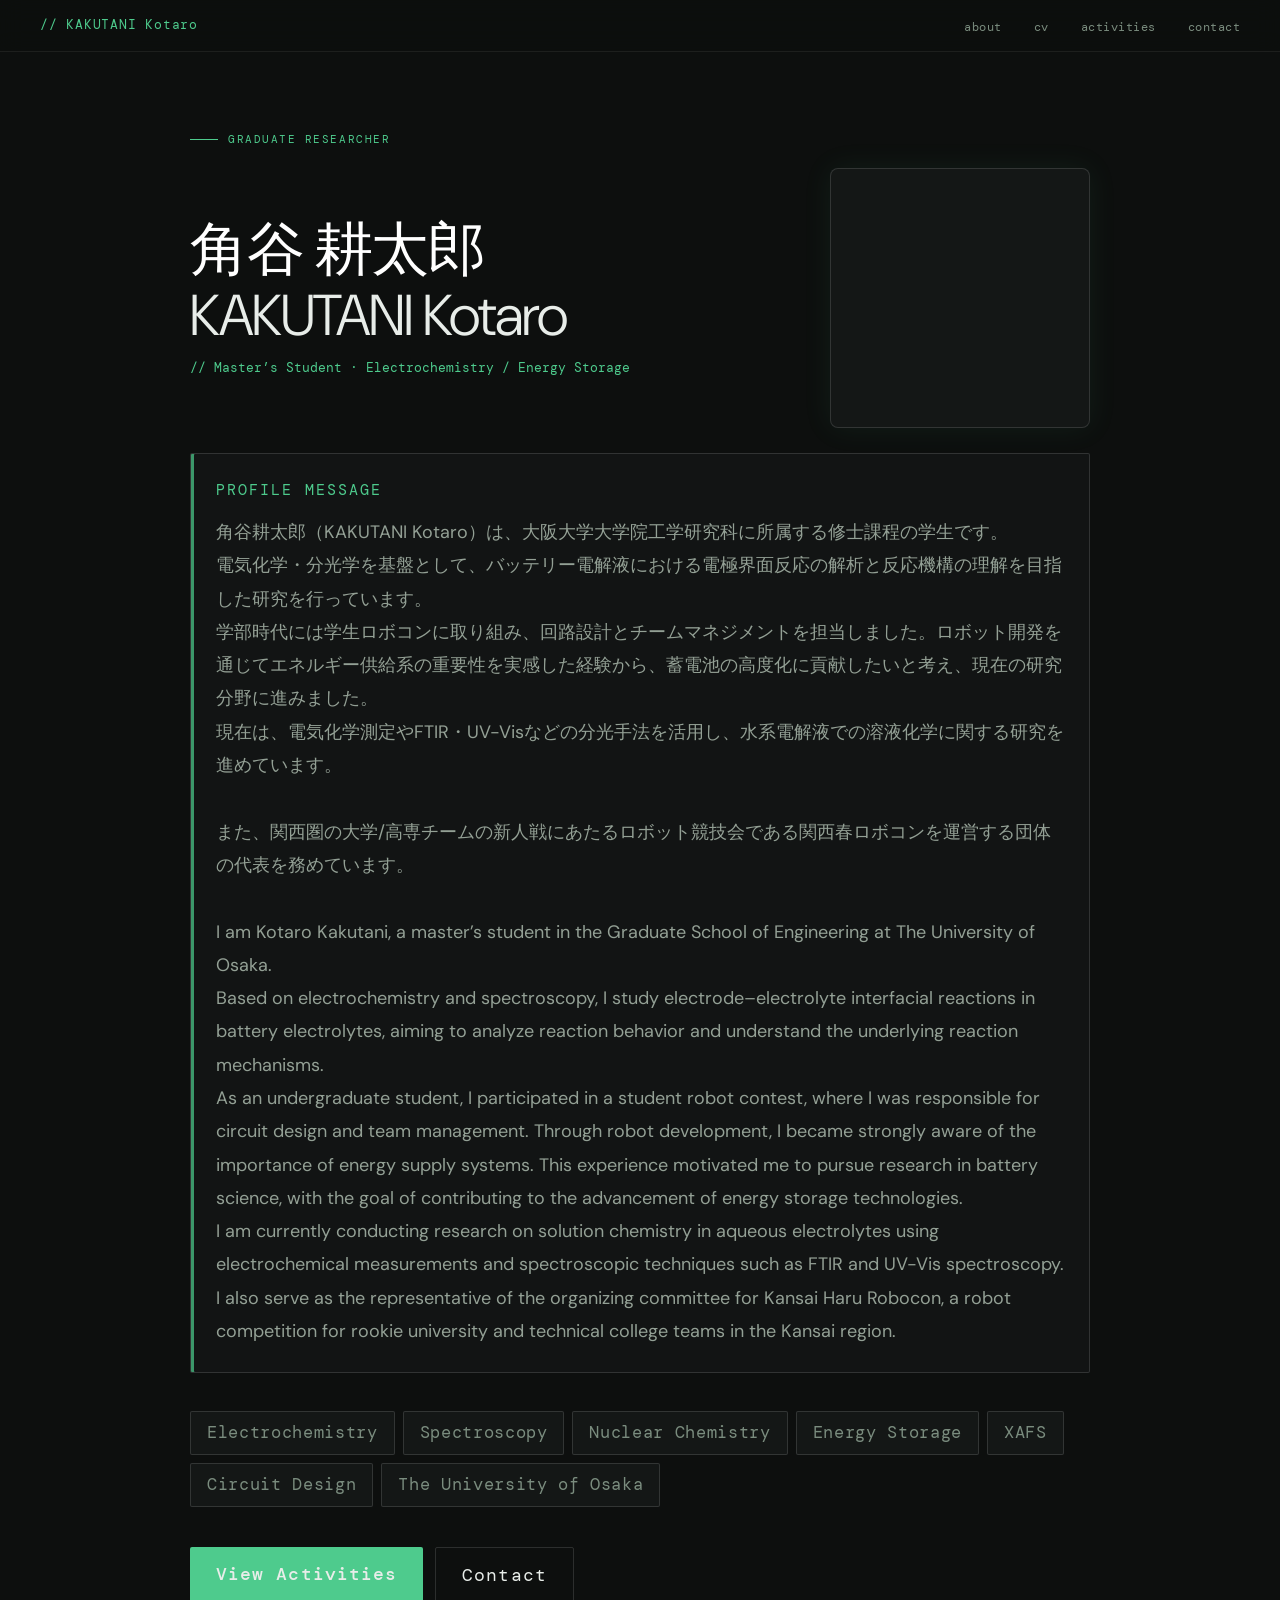
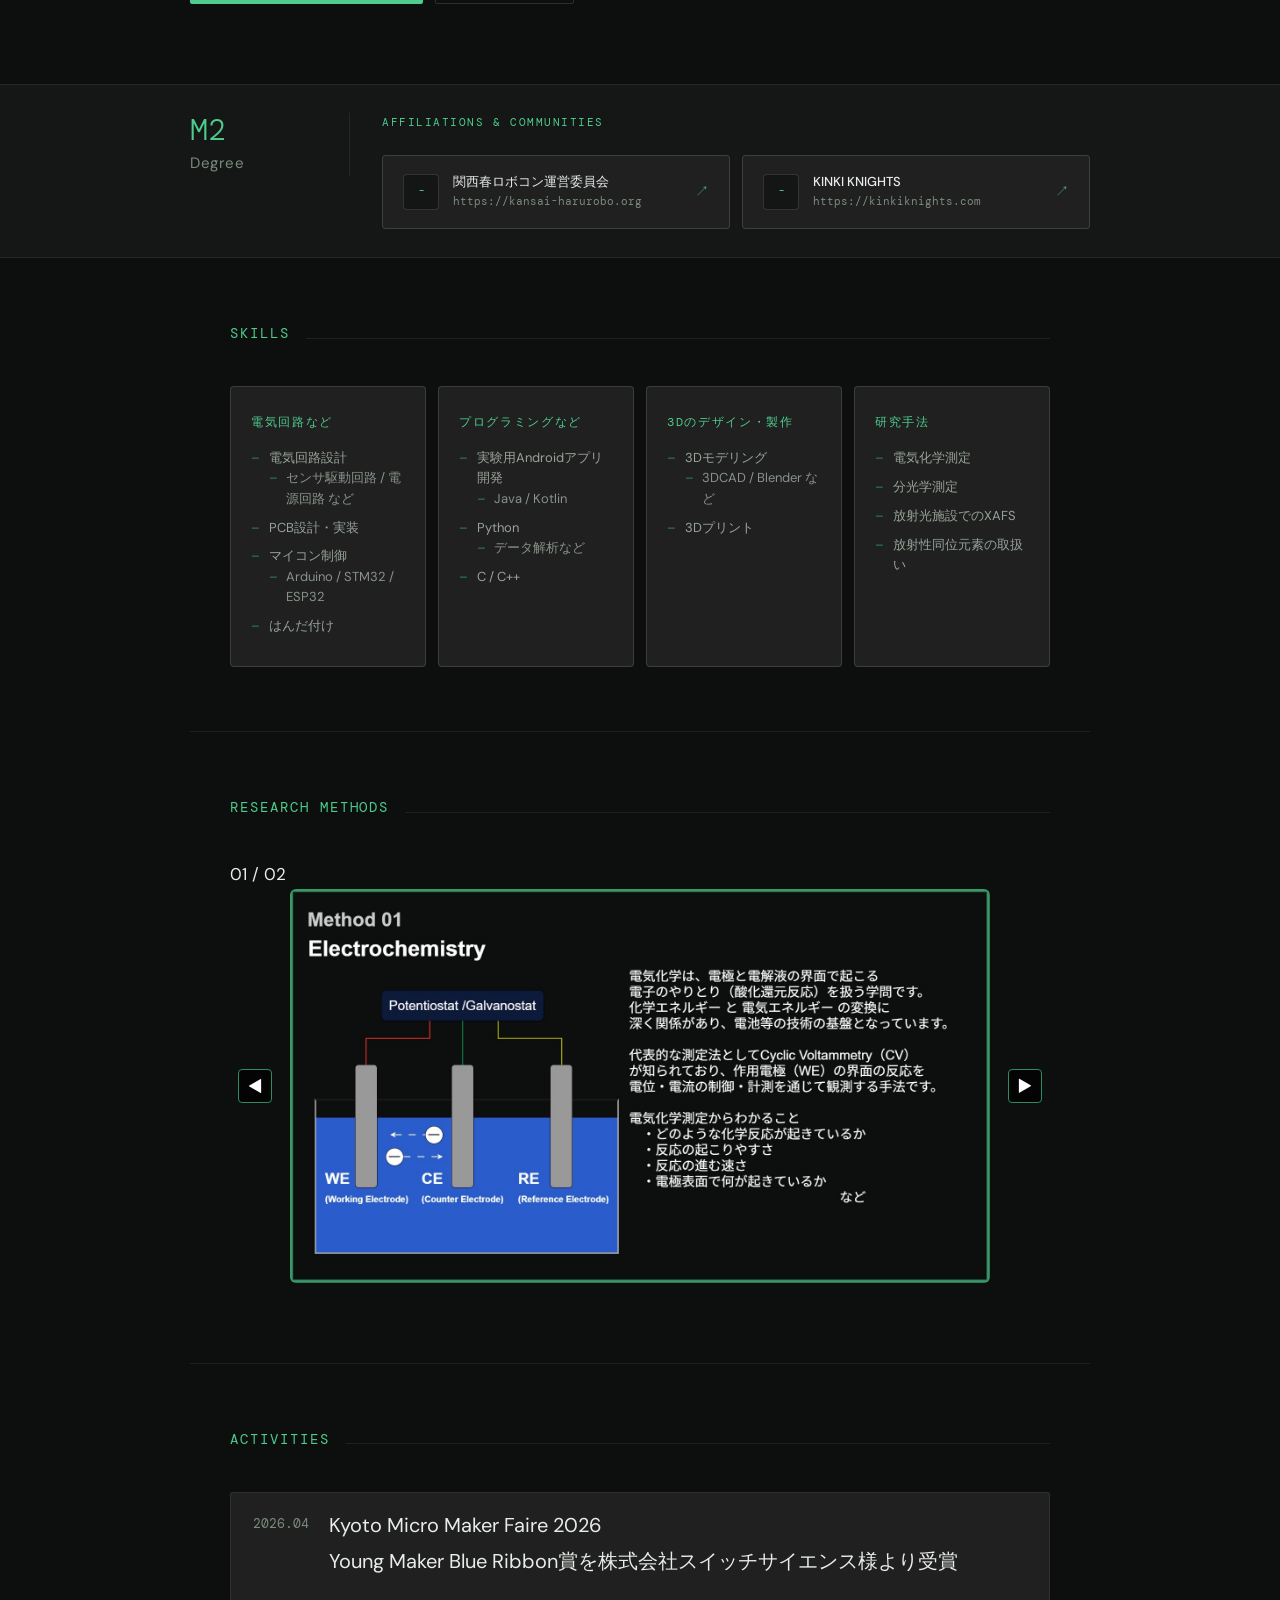
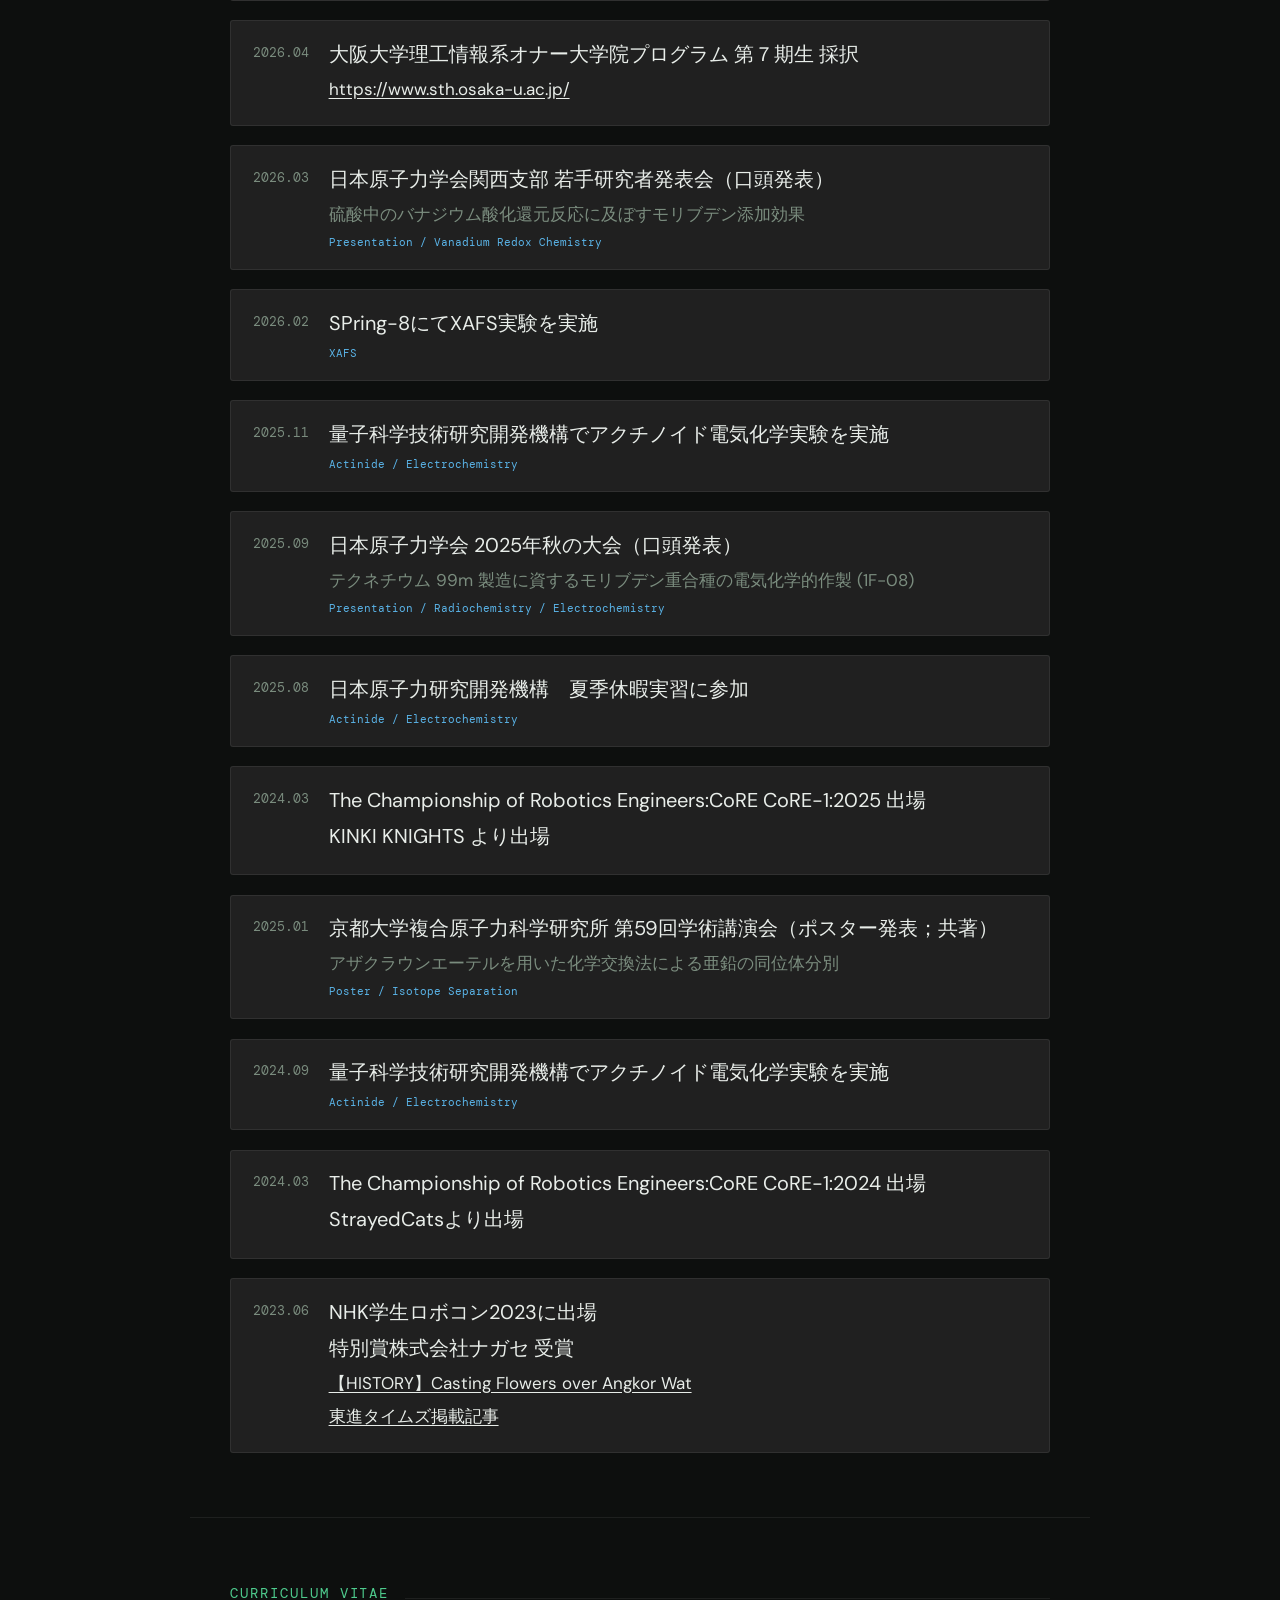
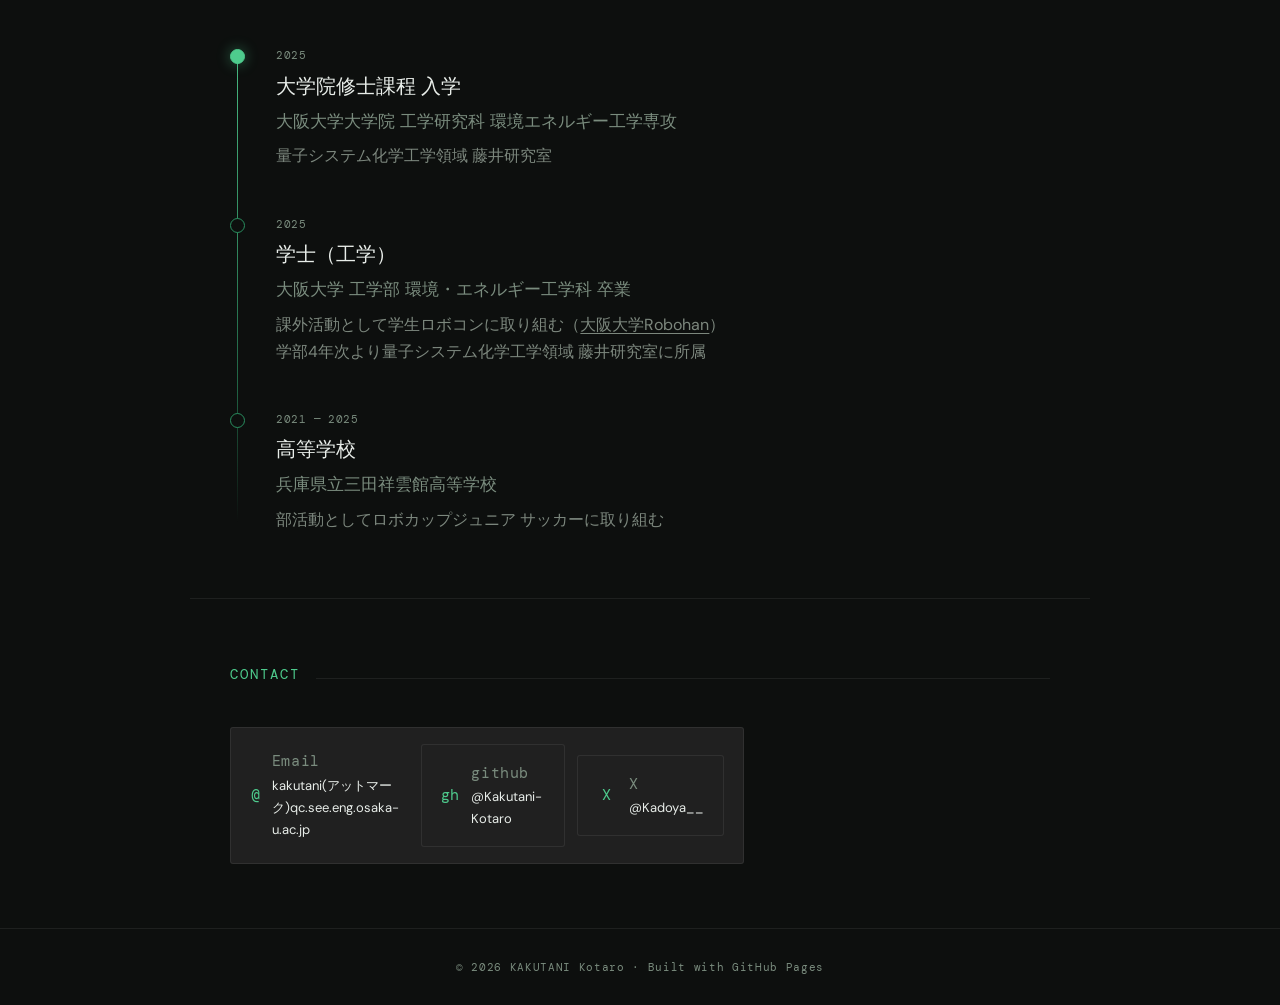
==== index.html @ 20db96df "Change introduction to first-person narrative Updated the introduction section to use first-person p" ====
<!DOCTYPE html>
<html lang="ja">
<head>
<meta charset="UTF-8">
<meta name="viewport" content="width=device-width, initial-scale=1.0">
<meta name="description" content="角谷耕太郎の個人ウェブサイト">
<title>角谷 耕太郎 — KAKUTANI Kotaro</title>
<link rel="preconnect" href="https://fonts.googleapis.com">
<link href="https://fonts.googleapis.com/css2?family=DM+Mono:ital,wght@0,300;0,400;0,500;1,300&family=DM+Sans:ital,opsz,wght@0,9..40,300;0,9..40,400;0,9..40,500;1,9..40,300&display=swap" rel="stylesheet">

<style>
  *, *::before, *::after { box-sizing: border-box; margin: 0; padding: 0; }

  :root {
    --bg: #0d0f0e;
    --bg2: #141716;
    --bg3: #1a1e1c;
    --border: rgba(255,255,255,0.07);
    --border2: rgba(255,255,255,0.13);
    --text: #e8ede9;
    --muted: #7a8c7e;
    --accent: #4ecb8d;
    --accent2: #2a8f60;
    --accent-glow: rgba(78,203,141,0.06);
    --blue: #5ab4e8;
    --font-mono: 'DM Mono', monospace;
    --font-sans: 'DM Sans', sans-serif;
  }

  html { scroll-behavior: smooth; }

  body {
    background: var(--bg);
    color: var(--text);
    font-family: var(--font-sans);
    font-size: 17px;
    line-height: 1.7;
    min-height: 100vh;
  }

  a,
  a:link,
  a:visited {
    color: inherit;
    text-decoration-color: currentColor;
    text-underline-offset: 0.16em;
    transition: color 0.18s ease, text-decoration-color 0.18s ease;
  }

  a:hover,
  a:focus-visible {
    color: var(--accent);
    text-decoration-color: var(--accent);
  }

  nav {
    position: fixed; top: 0; left: 0; right: 0; z-index: 100;
    display: flex; align-items: center; justify-content: space-between;
    padding: 0 2.5rem;
    height: 52px;
    background: rgba(13,15,14,0.85);
    backdrop-filter: blur(12px);
    border-bottom: 0.5px solid var(--border);
  }

  .nav-logo {
    font-family: var(--font-mono);
    font-size: 13px;
    color: var(--accent);
    letter-spacing: 0.06em;
  }

  .nav-links { display: flex; gap: 2rem; list-style: none; }

  .nav-links a {
    font-family: var(--font-mono);
    font-size: 12px;
    color: var(--muted);
    text-decoration: none;
    letter-spacing: 0.04em;
    transition: color 0.2s;
  }

  .nav-links a:hover { color: var(--text); }

  .hero {
    padding: 130px 2.5rem 80px;
    max-width: 980px;
    margin: 0 auto;
    position: relative;
  }

  .hero-eyebrow {
    font-family: var(--font-mono);
    font-size: 11px;
    color: var(--accent);
    letter-spacing: 0.14em;
    text-transform: uppercase;
    margin-bottom: 1.2rem;
    display: flex; align-items: center; gap: 10px;
  }

  .hero-eyebrow::before {
    content: '';
    display: inline-block;
    width: 28px; height: 1px;
    background: var(--accent);
  }

  .hero-main {
    display: grid;
    grid-template-columns: minmax(0, 1fr) 260px;
    gap: 2.5rem;
    align-items: center;
    margin-bottom: 1.6rem;
  }

  .hero-text {
    min-width: 0;
  }

  h1 {
    font-family: var(--font-sans);
    font-size: clamp(2.2rem, 5vw, 3.6rem);
    font-weight: 300;
    line-height: 1.15;
    letter-spacing: -0.02em;
    color: var(--text);
    margin-bottom: 0.5rem;
  }

  h1 strong {
    font-weight: 500;
    color: #fff;
  }

  .hero-role {
    font-family: var(--font-mono);
    font-size: 13px;
    color: var(--accent);
  }

  .hero-image-rotator {
    position: relative;
    width: 260px;
    height: 260px;
    border-radius: 8px;
    overflow: hidden;
    border: 0.5px solid var(--border2);
    background: var(--bg2);
    box-shadow: 0 0 30px rgba(78,203,141,0.08);
  }

  .hero-image-rotator img {
    position: absolute;
    inset: 0;
    width: 100%;
    height: 100%;
    object-fit: cover;
    opacity: 0;
    animation: rotateImages 12s infinite;
  }

  .hero-image-rotator img:nth-child(1) { animation-delay: 0s; }
  .hero-image-rotator img:nth-child(2) { animation-delay: 4s; }
  .hero-image-rotator img:nth-child(3) { animation-delay: 8s; }

  @keyframes rotateImages {
    0% { opacity: 0; }
    8% { opacity: 1; }
    30% { opacity: 1; }
    38% { opacity: 0; }
    100% { opacity: 0; }
  }

  .intro-message {
    max-width: 100%;
    margin: 0 0 2.4rem;
    padding: 1.45rem 1.55rem;
    border: 0.5px solid var(--border2);
    border-radius: 2px;
    background: rgba(20,23,22,0.82);
    box-shadow: inset 3px 0 0 rgba(78,203,141,0.72);
  }

  .intro-message-label {
    display: block;
    margin-bottom: 0.8rem;
    font-family: var(--font-mono);
    font-size: 15px;
    color: var(--accent);
    letter-spacing: 0.14em;
    text-transform: uppercase;
  }

  .intro-message p {
    color: rgba(184,200,186,0.78);
    font-size: 18px;
    line-height: 1.85;
  }

  .intro-message p + p {
    margin-top: 0.75rem;
  }

  .hero-tags {
    display: flex; flex-wrap: wrap; gap: 8px;
    margin-bottom: 2.5rem;
  }

  .tag {
    font-family: var(--font-mono);
    font-size: 16.5px;
    padding: 7px 16px;
    border: 0.5px solid var(--border2);
    border-radius: 2px;
    color: var(--muted);
    background: var(--bg2);
    letter-spacing: 0.04em;
  }

  .tag.accent {
    border-color: var(--accent2);
    color: var(--accent);
    background: var(--accent-glow);
  }

  .hero-cta {
    display: flex; gap: 12px; flex-wrap: wrap;
  }

  .btn {
    font-family: var(--font-mono);
    font-size: 18px;
    letter-spacing: 0.06em;
    text-decoration: none;
    padding: 12px 26px;
    border-radius: 2px;
    transition: all 0.2s;
  }

  .btn-primary {
    background: var(--accent);
    color: #0a1a10;
    font-weight: 500;
  }

  .btn-primary:hover { background: #6bdbaa; }

  .btn-ghost {
    border: 0.5px solid var(--border2);
    color: var(--muted);
  }

  .btn-ghost:hover { border-color: var(--accent); color: var(--accent); }

  .stats-bar {
    background: var(--bg2);
    border-top: 0.5px solid var(--border);
    border-bottom: 0.5px solid var(--border);
    padding: 1.8rem 2.5rem;
  }

  .stats-inner {
    max-width: 900px; margin: 0 auto;
    display: grid;
    grid-template-columns: 160px minmax(0, 1fr);
    gap: 2rem;
    align-items: start;
  }

  .stat {
    padding: 0 1.5rem 0 0;
    border-right: 0.5px solid var(--border);
  }

  .stat-num {
    font-family: var(--font-mono);
    font-size: 1.9rem;
    font-weight: 300;
    color: var(--accent);
    line-height: 1.1;
  }

  .stat-label {
    font-size: 15px;
    color: var(--muted);
    margin-top: 4px;
    letter-spacing: 0.04em;
  }

  .affiliations-bar {
    min-width: 0;
  }

  .affiliations-eyebrow {
    font-family: var(--font-mono);
    font-size: 11px;
    color: var(--accent);
    letter-spacing: 0.14em;
    text-transform: uppercase;
    margin-bottom: 1.4rem;
  }

  .affiliations-grid {
    display: grid;
    grid-template-columns: repeat(2, minmax(0, 1fr));
    gap: 12px;
  }

  .affil-card {
    display: grid;
    grid-template-columns: 36px minmax(0, 1fr) auto;
    align-items: center;
    gap: 14px;
    min-height: 74px;
    padding: 1rem 1.25rem;
    border: 0.5px solid var(--border2);
    border-radius: 4px;
    background: #202020;
    color: var(--text);
    text-decoration: none;
    transition: border-color 0.2s, background 0.2s, transform 0.2s;
  }

  .affil-card:hover {
    border-color: rgba(78,203,141,0.48);
    background: rgba(26,30,28,0.96);
    transform: translateY(-1px);
  }

  .affil-icon {
    display: grid;
    place-items: center;
    width: 36px;
    height: 36px;
    border: 0.5px solid var(--border2);
    border-radius: 4px;
    color: var(--accent);
    font-family: var(--font-mono);
    font-size: 12px;
    background: rgba(13,15,14,0.58);
  }

  .affil-info {
    min-width: 0;
  }

  .affil-name {
    color: var(--text);
    font-size: 13px;
    font-weight: 500;
    line-height: 1.35;
  }

  .affil-desc {
    margin-top: 4px;
    color: var(--muted);
    font-family: var(--font-mono);
    font-size: 11px;
    line-height: 1.45;
  }

  .affil-arrow {
    color: var(--accent);
    font-family: var(--font-mono);
    font-size: 14px;
    opacity: 0.75;
  }

  .section {
    max-width: 900px; margin: 0 auto;
    padding: 4rem 2.5rem;
  }

  .section + .section {
    border-top: 0.5px solid var(--border);
  }

  .section-header {
    display: flex; align-items: baseline; gap: 16px;
    margin-bottom: 2.5rem;
  }

  .section-title {
    font-family: var(--font-mono);
    font-size: 14px;
    letter-spacing: 0.14em;
    text-transform: uppercase;
    color: var(--accent);
  }

  .section-line {
    flex: 1; height: 0.5px;
    background: var(--border);
  }

  .method-slider {
    position: relative;
  }

  .method-slide {
    width: 100%;
  }

  .method-image-frame {
    position: relative;
    --method-control-gap: 18px;
    width: min(100%, 700px);
    margin: 0 auto 1rem;
  }

  .method-image-frame img {
    display: block;
    width: 100%;
    height: auto;
    border-radius: 6px;
    object-fit: contain;
    opacity: 1;
    transform: scale(1);
    transition: opacity 0.38s ease, transform 0.38s ease;
  }

  .method-image-frame img.is-changing {
    opacity: 0;
    transform: scale(0.985);
  }

  .slider-btn {
    position: absolute;
    top: 50%;
    transform: translateY(-50%);
    display: grid;
    place-items: center;
    width: 34px;
    height: 34px;
    border: 1px solid var(--accent2);
    border-radius: 4px;
    background: rgba(0,0,0,0.72);
    color: transparent;
    font-size: 0;
    line-height: 0;
    overflow: hidden;
    cursor: pointer;
    z-index: 2;
    transition: background 0.2s, transform 0.2s;
  }

  .slider-btn::before {
    content: '';
    display: block;
    position: absolute;
    top: 50%;
    left: 50%;
    width: 13px;
    height: 15px;
    background: #fff;
    clip-path: polygon(0 0, 100% 50%, 0 100%);
    transform: translate(-50%, -50%);
  }

  .slider-prev {
    left: calc(-34px - var(--method-control-gap));
  }

  .slider-next {
    right: calc(-34px - var(--method-control-gap));
  }

  .slider-prev::before {
    transform: translate(-50%, -50%) rotate(180deg);
  }

  .slider-next::before {
    transform: translate(-50%, -50%);
  }

  .slider-btn:hover {
    border-color: var(--accent);
    background: rgba(0,0,0,0.86);
    transform: translateY(-50%) scale(1.04);
  }

  .timeline {
    position: relative;
    padding-left: 0;
  }

  .timeline::before {
    content: '';
    position: absolute;
    left: 7px;
    top: 7px;
    bottom: 12px;
    width: 1px;
    background: linear-gradient(
      to bottom,
      rgba(78,203,141,0.9),
      rgba(42,143,96,0.65) 72%,
      rgba(42,143,96,0)
    );
  }

  .tl-item {
    display: grid;
    grid-template-columns: 16px 1fr;
    gap: 0 1.9rem;
    margin-bottom: 2.8rem;
    position: relative;
  }
  .tl-item:last-child {
    margin-bottom: 0;
  }
  .tl-dot {
    width: 15px; height: 15px;
    border-radius: 50%;
    border: 1.5px solid var(--accent2);
    background: var(--bg);
    margin-top: 3px;
    position: relative;
    z-index: 1;
  }

  .tl-dot.active {
    background: var(--accent);
    border-color: var(--accent);
    box-shadow: 0 0 14px rgba(78,203,141,0.45);
  }

  .tl-meta {
    font-family: var(--font-mono);
    font-size: 11px;
    color: var(--muted);
    margin-bottom: 4px;
    letter-spacing: 0.04em;
  }

  .tl-title {
    font-size: 20px;
    font-weight: 500;
    color: var(--text);
    margin-bottom: 4px;
  }

  .tl-sub {
    font-size: 17px;
    color: var(--muted);
    margin-bottom: 8px;
  }

  .tl-desc {
    font-size: 16px;
    color: rgba(184,200,186,0.65);
    line-height: 1.65;
  }

  .pub-list { display: flex; flex-direction: column; gap: 1.2rem; }

  .pub-item {
    background: #202020;
    border: 0.5px solid var(--border);
    border-radius: 3px;
    padding: 1.1rem 1.4rem;
    display: grid;
    grid-template-columns: auto 1fr auto;
    gap: 0 1.2rem;
    align-items: start;
  }

  .pub-num {
    font-family: var(--font-mono);
    font-size: 13px;
    color: var(--muted);
    padding-top: 3px;
  }

  .pub-title {
    font-size: 20px;
    color: var(--text);
    line-height: 1.5;
    margin-bottom: 6px;
  }

  .pub-authors {
    font-size: 17px;
    color: var(--muted);
    margin-bottom: 4px;
  }

  .pub-journal {
    font-family: var(--font-mono);
    font-size: 11px;
    color: var(--blue);
  }

  .pub-year {
    font-family: var(--font-mono);
    font-size: 15px;
    color: var(--muted);
    white-space: nowrap;
    padding-top: 3px;
  }

  #activities .pub-item a,
  #activities .pub-item a:link,
  #activities .pub-item a:visited {
    color: var(--text);
  }

  #activities .pub-item a:hover,
  #activities .pub-item a:focus-visible {
    color: var(--accent);
  }

  .skill-card-grid {
    display: grid;
    grid-template-columns: repeat(4, minmax(0, 1fr));
    gap: 12px;
  }

  .skill-card {
    min-height: 274px;
    padding: 1.55rem 1.25rem 1.35rem;
    border: 0.5px solid var(--border2);
    border-radius: 4px;
    background: #202020;
  }

  .skill-icon {
    margin-bottom: 1.45rem;
    color: var(--accent);
    font-family: var(--font-mono);
    font-size: 22px;
    line-height: 1;
  }

  .skill-title {
    margin-bottom: 1rem;
    font-family: var(--font-mono);
    font-size: 12px;
    color: var(--accent);
    letter-spacing: 0.14em;
    text-transform: uppercase;
  }

  .skill-items {
    list-style: none;
    margin: 0;
    padding: 0;
  }

  .skill-items > li {
    position: relative;
    margin-bottom: 0.55rem;
    padding-left: 1.1rem;
    color: rgba(184,200,186,0.78);
    font-size: 13px;
    line-height: 1.55;
  }

  .skill-items > li::before {
    content: "–";
    position: absolute;
    left: 0;
    color: var(--accent2);
  }

  .skill-note {
    position: relative;
    display: block;
    padding-left: 1.1rem;
    color: rgba(184,200,186,0.68);
  }

  .skill-note::before {
    content: "–";
    position: absolute;
    left: 0;
    color: var(--accent2);
  }

  .contact-grid {
    display: grid;
    grid-template-columns: 1fr 1fr;
    gap: 12px;
  }

  .contact-item {
    background: #202020;
    border: 0.5px solid var(--border);
    border-radius: 3px;
    padding: 1rem 1.2rem;
    text-decoration: none;
    display: flex; align-items: center; gap: 12px;
  }

  .contact-icon {
    font-size: 15px;
    color: var(--accent);
    font-family: var(--font-mono);
    width: 20px; text-align: center;
  }

  .contact-label {
    font-size: 15px; color: var(--muted);
    font-family: var(--font-mono); letter-spacing: 0.04em;
    display: block;
  }

  .contact-value {
    font-size: 13px; color: var(--text);
    display: block;
  }

  footer {
    border-top: 0.5px solid var(--border);
    padding: 1.8rem 2.5rem;
    text-align: center;
    font-family: var(--font-mono);
    font-size: 11px;
    color: var(--muted);
    letter-spacing: 0.06em;
  }

  @keyframes fadeUp {
    from { opacity: 0; transform: translateY(14px); }
    to   { opacity: 1; transform: translateY(0); }
  }

  .hero-eyebrow { animation: fadeUp 0.5s ease both; }
  .hero-main    { animation: fadeUp 0.5s 0.1s ease both; }
  .intro-message { animation: fadeUp 0.5s 0.26s ease both; }
  .hero-tags    { animation: fadeUp 0.5s 0.34s ease both; }
  .hero-cta     { animation: fadeUp 0.5s 0.42s ease both; }

  @media (max-width: 720px) {
    .hero-main {
      grid-template-columns: 1fr;
      gap: 1.8rem;
    }

    .hero-image-rotator {
      width: 100%;
      max-width: 320px;
      height: 220px;
    }

    .skill-card-grid {
      grid-template-columns: repeat(2, minmax(0, 1fr));
    }
  }

  @media (max-width: 640px) {
    body {
      font-size: 15px;
      line-height: 1.65;
    }

    nav {
      height: 48px;
      padding: 0 1rem;
    }

    .nav-logo {
      font-size: 11px;
    }

    .nav-links {
      gap: 0.85rem;
    }

    .nav-links a {
      font-size: 10px;
    }

    .hero {
      padding: 90px 1rem 48px;
    }

    .hero-main {
      gap: 1.4rem;
      margin-bottom: 1.35rem;
    }

    h1 {
      font-size: clamp(2.15rem, 12vw, 3rem);
      line-height: 1.08;
    }

    .hero-role {
      font-size: 17px;
      line-height: 1.7;
    }

    .hero-image-rotator {
      width: 100%;
      max-width: 260px;
      height: 190px;
      justify-self: start;
      border: 1px solid var(--border2);
    }

    .intro-message {
      padding: 1.2rem 1.1rem;
      border: 1px solid rgba(78,203,141,0.45);
      box-shadow: inset 3px 0 0 rgba(78,203,141,0.82);
    }

    .intro-message-label {
      font-size: 13px;
      line-height: 1.4;
    }

    .intro-message p {
      font-size: 15px;
      line-height: 1.85;
    }

    .tag {
      font-size: 15px;
      padding: 7px 14px;
      border: 1px solid var(--border2);
    }

    .btn {
      font-size: 16.5px;
      padding: 11px 20px;
    }

    .stats-bar {
      padding: 1.8rem 1rem;
      border-top: 1px solid var(--border);
      border-bottom: 1px solid var(--border);
    }

    .stats-inner {
      grid-template-columns: 1fr;
      gap: 1.6rem;
    }

    .stat {
      border-right: none;
      padding: 0;
    }

    .affiliations-grid,
    .contact-grid,
    .skill-card-grid {
      grid-template-columns: 1fr;
    }

    .affil-card,
    .skill-card,
    .pub-item,
    .contact-item {
      border: 1px solid rgba(78,203,141,0.28);
      background: #202020;
      box-shadow: inset 0 0 0 1px rgba(255,255,255,0.025);
    }

    .affil-card {
      grid-template-columns: 34px minmax(0, 1fr) auto;
      padding: 1rem;
    }

    .affil-name {
      font-size: 16px;
    }

    .affil-desc {
      font-size: 12px;
      overflow-wrap: anywhere;
    }

    .section {
      padding: 3rem 1rem;
    }

    .section-header {
      margin-bottom: 1.7rem;
    }

    .section-title {
      font-size: 12px;
    }

    .skill-card {
      min-height: auto;
      padding: 1.35rem 1.15rem;
    }

    .skill-title {
      font-size: 13px;
      line-height: 1.45;
    }

    .skill-items > li,
    .skill-note {
      font-size: 14px;
      line-height: 1.6;
    }

    .method-image-frame {
      width: 100%;
    }

    .slider-btn {
      display: none;
    }

    .pub-list {
      gap: 1rem;
    }

    .pub-item {
      grid-template-columns: 1fr;
      gap: 0.55rem;
      padding: 1rem;
    }

    .pub-num {
      font-size: 12px;
      padding-top: 0;
    }

    .pub-title {
      font-size: 16px;
      line-height: 1.55;
    }

    .pub-authors {
      font-size: 14px;
      line-height: 1.6;
    }

    .tl-item {
      gap: 0 1.35rem;
      margin-bottom: 2.35rem;
    }

    .tl-title {
      font-size: 18px;
      line-height: 1.55;
      overflow-wrap: anywhere;
    }

    .tl-sub,
    .tl-desc {
      font-size: 15px;
      line-height: 1.7;
      overflow-wrap: anywhere;
    }

    .contact-value {
      font-size: 12px;
      overflow-wrap: anywhere;
    }

    footer {
      font-size: 10px;
      line-height: 1.6;
      padding: 1.4rem 1rem;
    }
  }
</style>
</head>

<body>

<nav>
  <span class="nav-logo">// KAKUTANI Kotaro</span>
  <ul class="nav-links">
    <li><a href="#about">about</a></li>
    <li><a href="#timeline">cv</a></li>
    <li><a href="#activities">activities</a></li>
    <li><a href="#contact">contact</a></li>
  </ul>
</nav>

<section class="hero" id="about">
  <p class="hero-eyebrow">Graduate Researcher</p>

  <div class="hero-main">
    <div class="hero-text">
      <h1><strong>角谷 耕太郎</strong><br>KAKUTANI Kotaro</h1>
      <p class="hero-role">// Master’s Student · Electrochemistry / Energy Storage</p>
    </div>

    <div class="hero-image-rotator">
      <img src="image1.jpg" alt="image 1">
      <img src="image2.jpg" alt="image 2">
      <img src="image3.jpg" alt="image 3">
    </div>
  </div>

  <div class="intro-message">
    <span class="intro-message-label">Profile Message</span>
    <p>
     角谷耕太郎（KAKUTANI Kotaro）は、大阪大学大学院工学研究科に所属する修士課程の学生です。<br>
     電気化学・分光学を基盤として、バッテリー電解液における電極界面反応の解析と反応機構の理解を目指した研究を行っています。<br>
     学部時代には学生ロボコンに取り組み、回路設計とチームマネジメントを担当しました。ロボット開発を通じてエネルギー供給系の重要性を実感した経験から、蓄電池の高度化に貢献したいと考え、現在の研究分野に進みました。<br>
     現在は、電気化学測定やFTIR・UV-Visなどの分光手法を活用し、水系電解液での溶液化学に関する研究を進めています。<br><br>
     また、関西圏の大学/高専チームの新人戦にあたるロボット競技会である関西春ロボコンを運営する団体の代表を務めています。<br><br>
     I am Kotaro Kakutani, a master’s student in the Graduate School of Engineering at The University of Osaka.<br>
     Based on electrochemistry and spectroscopy, I study electrode–electrolyte interfacial reactions in battery electrolytes, aiming to analyze reaction behavior and understand the underlying reaction mechanisms.<br>
     As an undergraduate student, I participated in a student robot contest, where I was responsible for circuit design and team management. Through robot development, I became strongly aware of the importance of energy supply systems. This experience motivated me to pursue research in battery science, with the goal of contributing to the advancement of energy storage technologies.<br>
     I am currently conducting research on solution chemistry in aqueous electrolytes using electrochemical measurements and spectroscopic techniques such as FTIR and UV-Vis spectroscopy.<br>
     I also serve as the representative of the organizing committee for Kansai Haru Robocon, a robot competition for rookie university and technical college teams in the Kansai region.<br>
    </p>
  </div>

  <div class="hero-tags">
    <span class="tag">Electrochemistry</span>
    <span class="tag">Spectroscopy</span>
    <span class="tag">Nuclear Chemistry</span>
    <span class="tag">Energy Storage</span>
    <span class="tag">XAFS</span>
    <span class="tag">Circuit Design</span>
    <span class="tag">The University of Osaka</span>
  </div>

  <div class="hero-cta">
    <a href="#activities" class="btn btn-primary">View Activities</a>
    <a href="#contact" class="btn btn-ghost">Contact</a>
  </div>
</section>

<div class="stats-bar">
  <div class="stats-inner">
    <div class="stat">
      <div class="stat-num">M2</div>
      <div class="stat-label">Degree</div>
    </div>
    <div class="affiliations-bar">
      <p class="affiliations-eyebrow">Affiliations &amp; Communities</p>
      <div class="affiliations-grid">
        <a href="https://kansai-harurobo.org/" target="_blank" rel="noopener" class="affil-card">
         <div class="affil-icon">-</div>
          <div class="affil-info">
            <div class="affil-name">関西春ロボコン運営委員会</div>
            <div class="affil-desc">https://kansai-harurobo.org</div>
          </div>
          <span class="affil-arrow">↗</span>
        </a>
        <a href="https://kinkiknights.com/" target="_blank" rel="noopener" class="affil-card">
         <div class="affil-icon">-</div>
          <div class="affil-info">
            <div class="affil-name">KINKI KNIGHTS</div>
            <div class="affil-desc">https://kinkiknights.com</div>
          </div>
          <span class="affil-arrow">↗</span>
        </a>
      </div>
    </div>
  </div>
</div>

<section class="section" id="skills">
  <div class="section-header">
    <span class="section-title">Skills</span>
    <div class="section-line"></div>
  </div>

  <div class="skill-card-grid">
    <div class="skill-card">
      <div class="skill-title">電気回路など</div>

      <ul class="skill-items">
        <li>電気回路設計<span class="skill-note">センサ駆動回路 / 電源回路 など </span></li>
        <li>PCB設計・実装</li>
        <li>マイコン制御<span class="skill-note">Arduino / STM32 / ESP32</span></li>
        <li>はんだ付け</li>
      </ul>
    </div>

    <div class="skill-card">
      <div class="skill-title">プログラミングなど</div>

      <ul class="skill-items">
        <li>実験用Androidアプリ開発<span class="skill-note">Java / Kotlin</span></li>
        <li>Python<span class="skill-note">データ解析など</span></li>
        <li>C / C++</li>
      </ul>
    </div>

    <div class="skill-card">
      <div class="skill-title">3Dのデザイン・製作</div>

      <ul class="skill-items">
        <li>3Dモデリング<span class="skill-note">3DCAD / Blender など</span></li>
        <li>3Dプリント</li>
      </ul>
    </div>

    <div class="skill-card">
      <div class="skill-title">研究手法</div>

      <ul class="skill-items">
        <li>電気化学測定</li>
        <li>分光学測定</li>
        <li>放射光施設でのXAFS</li>
        <li>放射性同位元素の取扱い</li>
      </ul>
    </div>
  </div>
</section>
 
<section class="section" id="methods">
  <div class="section-header">
    <span class="section-title">Research Methods</span>
    <div class="section-line"></div>
  </div>

  <div class="method-slider">
  <div class="method-slide">

  <div class="method-meta" id="methodCounter">
    01 / 03
  </div>

  <div class="method-image-frame">
    <button class="slider-btn slider-prev" type="button" aria-label="Previous method">Previous</button>
    <img id="methodImage" src="method1.jpg">
    <button class="slider-btn slider-next" type="button" aria-label="Next method">Next</button>
  </div>

 </div>
  </div>
</section>

<section class="section" id="activities">
  <div class="section-header">
    <span class="section-title">Activities</span>
    <div class="section-line"></div>
  </div>

  <div class="pub-list">
    <div class="pub-item">
      <span class="pub-num">2026.04</span>
      <div>
        <div class="pub-title">Kyoto Micro Maker Faire 2026</div>
        <div class="pub-title">Young Maker Blue Ribbon賞を株式会社スイッチサイエンス様より受賞</div>
      </div>
    </div>

   <div class="pub-item">
      <span class="pub-num">2026.04</span>
      <div>
        <div class="pub-title">大阪大学理工情報系オナー大学院プログラム 第７期生 採択</div>
        <div class="pub-authors"><a href="https://www.sth.osaka-u.ac.jp/">https://www.sth.osaka-u.ac.jp/</a></div>
      </div>
    </div>

    <div class="pub-item">
      <span class="pub-num">2026.03</span>
      <div>
        <div class="pub-title">日本原子力学会関西支部 若手研究者発表会（口頭発表）</div>
        <div class="pub-authors">硫酸中のバナジウム酸化還元反応に及ぼすモリブデン添加効果</div>
        <div class="pub-journal">Presentation / Vanadium Redox Chemistry</div>
      </div>
    </div>

    <div class="pub-item">
      <span class="pub-num">2026.02</span>
      <div>
        <div class="pub-title">SPring-8にてXAFS実験を実施</div>
        <div class="pub-journal">XAFS</div>
      </div>
    </div>

    <div class="pub-item">
      <span class="pub-num">2025.11</span>
      <div>
        <div class="pub-title">量子科学技術研究開発機構でアクチノイド電気化学実験を実施</div>
        <div class="pub-journal">Actinide / Electrochemistry</div>
      </div>
    </div>

    <div class="pub-item">
      <span class="pub-num">2025.09</span>
      <div>
        <div class="pub-title">日本原子力学会 2025年秋の大会（口頭発表）</div>
        <div class="pub-authors">テクネチウム 99m 製造に資するモリブデン重合種の電気化学的作製 (1F-08)</div>
        <div class="pub-journal">Presentation / Radiochemistry / Electrochemistry</div>
      </div>
    </div>

    <div class="pub-item">
      <span class="pub-num">2025.08</span>
      <div>
        <div class="pub-title">日本原子力研究開発機構　夏季休暇実習に参加</div>
        <div class="pub-journal">Actinide / Electrochemistry</div>
      </div>
    </div>

    <div class="pub-item">
      <span class="pub-num">2024.03</span>
      <div>
        <div class="pub-title">The Championship of Robotics Engineers:CoRE CoRE-1:2025 出場</div>
        <div class="pub-title">KINKI KNIGHTS より出場</div>
      </div>
    </div>

    <div class="pub-item">
      <span class="pub-num">2025.01</span>
      <div>
        <div class="pub-title">京都大学複合原子力科学研究所 第59回学術講演会（ポスター発表；共著）</div>
        <div class="pub-authors">アザクラウンエーテルを用いた化学交換法による亜鉛の同位体分別</div>
        <div class="pub-journal">Poster / Isotope Separation</div>
      </div>
    </div>

    <div class="pub-item">
      <span class="pub-num">2024.09</span>
      <div>
        <div class="pub-title">量子科学技術研究開発機構でアクチノイド電気化学実験を実施</div>
        <div class="pub-journal">Actinide / Electrochemistry</div>
      </div>
    </div>

    <div class="pub-item">
      <span class="pub-num">2024.03</span>
      <div>
        <div class="pub-title">The Championship of Robotics Engineers:CoRE CoRE-1:2024 出場</div>
        <div class="pub-title">StrayedCatsより出場</div>
      </div>
    </div>

    <div class="pub-item">
      <span class="pub-num">2023.06</span>
      <div>
        <div class="pub-title">NHK学生ロボコン2023に出場</div>
        <div class="pub-title">特別賞株式会社ナガセ 受賞</div>
        <div class="pub-authors"><a href="https://official-robocon.com/history/gakusei/about/history/thirtytwo/">【HISTORY】Casting Flowers over Angkor Wat</a></div>
        <div class="pub-authors"><a href="https://www.toshintimes.com/uploadPdfs/backNumbers/d4973f0305b5a54a0434f91eb241c0afa3a8c806cf6d96559b1b3a80ac04e25420230802175549.pdf">東進タイムズ掲載記事</a></div>
      </div>
    </div>
  </div>
</section>
 
<section class="section" id="timeline">
  <div class="section-header">
    <span class="section-title">Curriculum Vitae</span>
    <div class="section-line"></div>
  </div>

  <div class="timeline">
    <div class="tl-item">
      <div class="tl-dot active"></div>
      <div class="tl-body">
        <div class="tl-meta">2025</div>
        <div class="tl-title">大学院修士課程 入学</div>
        <div class="tl-sub">大阪大学大学院 工学研究科 環境エネルギー工学専攻</div>
        <div class="tl-desc">量子システム化学工学領域 藤井研究室</div>
      </div>
    </div>
    <div class="tl-item">
      <div class="tl-dot"></div>
      <div class="tl-body">
        <div class="tl-meta">2025</div>
        <div class="tl-title">学士（工学）</div>
        <div class="tl-sub">大阪大学 工学部 環境・エネルギー工学科 卒業</div>
        <div class="tl-desc">課外活動として学生ロボコンに取り組む（<a href="https://www.robohan.net/">大阪大学Robohan</a>）</div>
        <div class="tl-desc">学部4年次より量子システム化学工学領域 藤井研究室に所属</div>
      </div>
    </div>
    <div class="tl-item">
      <div class="tl-dot"></div>
      <div class="tl-body">
        <div class="tl-meta">2021 — 2025</div>
        <div class="tl-title">高等学校</div>
        <div class="tl-sub">兵庫県立三田祥雲館高等学校</div>
        <div class="tl-desc">部活動としてロボカップジュニア サッカーに取り組む</div>
      </div>
    </div>
  </div>
</section>

<section class="section" id="contact">
  <div class="section-header">
    <span class="section-title">Contact</span>
    <div class="section-line"></div>
  </div>

  <div class="contact-grid">
   <div class="contact-item">
    <span class="contact-icon">@</span>
     <div>
        <span class="contact-label">Email</span>
        <span class="contact-value">kakutani(アットマーク)qc.see.eng.osaka-u.ac.jp</span>
      </div>
    </a>

    <a href="https://github.com" target="_blank" class="contact-item">
      <span class="contact-icon">gh</span>
      <div>
        <span class="contact-label">github</span>
        <span class="contact-value">@Kakutani-Kotaro</span>
      </div>
    </a>

   <a href="https://x.com/kadoya__" class="contact-item">
      <span class="contact-icon">X</span>
      <div>
        <span class="contact-label">X</span>
        <span class="contact-value">@Kadoya__</span>
      </div>
    </a>
  </div>
</section>

<footer>
  &copy; 2026 KAKUTANI Kotaro · Built with GitHub Pages
</footer>

<script>
  const methods = [
    {
      image: "method1.jpg",
      alt: "electrochem"
    },
    {
      image: "method2.jpg",
      alt: "spec"
    }
  ];

  let currentMethod = 0;

  const methodCounter = document.getElementById("methodCounter");
  const methodTitle = document.getElementById("methodTitle");
  const methodImage = document.getElementById("methodImage");
  const methodDescription = document.getElementById("methodDescription");
  const prevButton = document.querySelector(".slider-prev");
  const nextButton = document.querySelector(".slider-next");
  const slideArea = document.querySelector(".method-slide");

  function renderMethod(index) {
    const method = methods[index];

    methodCounter.textContent = String(index + 1).padStart(2, "0") + " / " + String(methods.length).padStart(2, "0");
    if (methodTitle) {
      methodTitle.textContent = method.title || "";
    }
    methodImage.src = method.image;
    methodImage.alt = method.alt;
    if (methodDescription) {
      methodDescription.textContent = method.description || "";
    }
  }

  function updateMethod(index, animate = true) {
    if (!animate) {
      renderMethod(index);
      return;
    }

    methodImage.classList.add("is-changing");

    window.setTimeout(function() {
      const revealImage = function() {
        requestAnimationFrame(function() {
          methodImage.classList.remove("is-changing");
        });
      };

      methodImage.addEventListener("load", revealImage, { once: true });
      renderMethod(index);

      if (methodImage.complete) {
        revealImage();
      }
    }, 220);
  }

  function showNextMethod() {
    currentMethod = (currentMethod + 1) % methods.length;
    updateMethod(currentMethod);
  }

  function showPrevMethod() {
    currentMethod = (currentMethod - 1 + methods.length) % methods.length;
    updateMethod(currentMethod);
  }

  nextButton.addEventListener("click", showNextMethod);
  prevButton.addEventListener("click", showPrevMethod);

  const mobileMethodQuery = window.matchMedia("(max-width: 700px)");
  let methodAutoTimer = null;

  function syncMethodAutoPlay() {
    window.clearInterval(methodAutoTimer);
    methodAutoTimer = null;

    if (mobileMethodQuery.matches && methods.length > 1) {
      methodAutoTimer = window.setInterval(showNextMethod, 4200);
    }
  }

  syncMethodAutoPlay();

  if (mobileMethodQuery.addEventListener) {
    mobileMethodQuery.addEventListener("change", syncMethodAutoPlay);
  } else {
    mobileMethodQuery.addListener(syncMethodAutoPlay);
  }

  let touchStartX = 0;
  let touchEndX = 0;

  slideArea.addEventListener("touchstart", function(event) {
    touchStartX = event.changedTouches[0].screenX;
  });

  slideArea.addEventListener("touchend", function(event) {
    touchEndX = event.changedTouches[0].screenX;

    if (touchStartX - touchEndX > 50) {
      showNextMethod();
    }

    if (touchEndX - touchStartX > 50) {
      showPrevMethod();
    }
  });

  updateMethod(currentMethod, false);
</script>
 
</body>
</html>
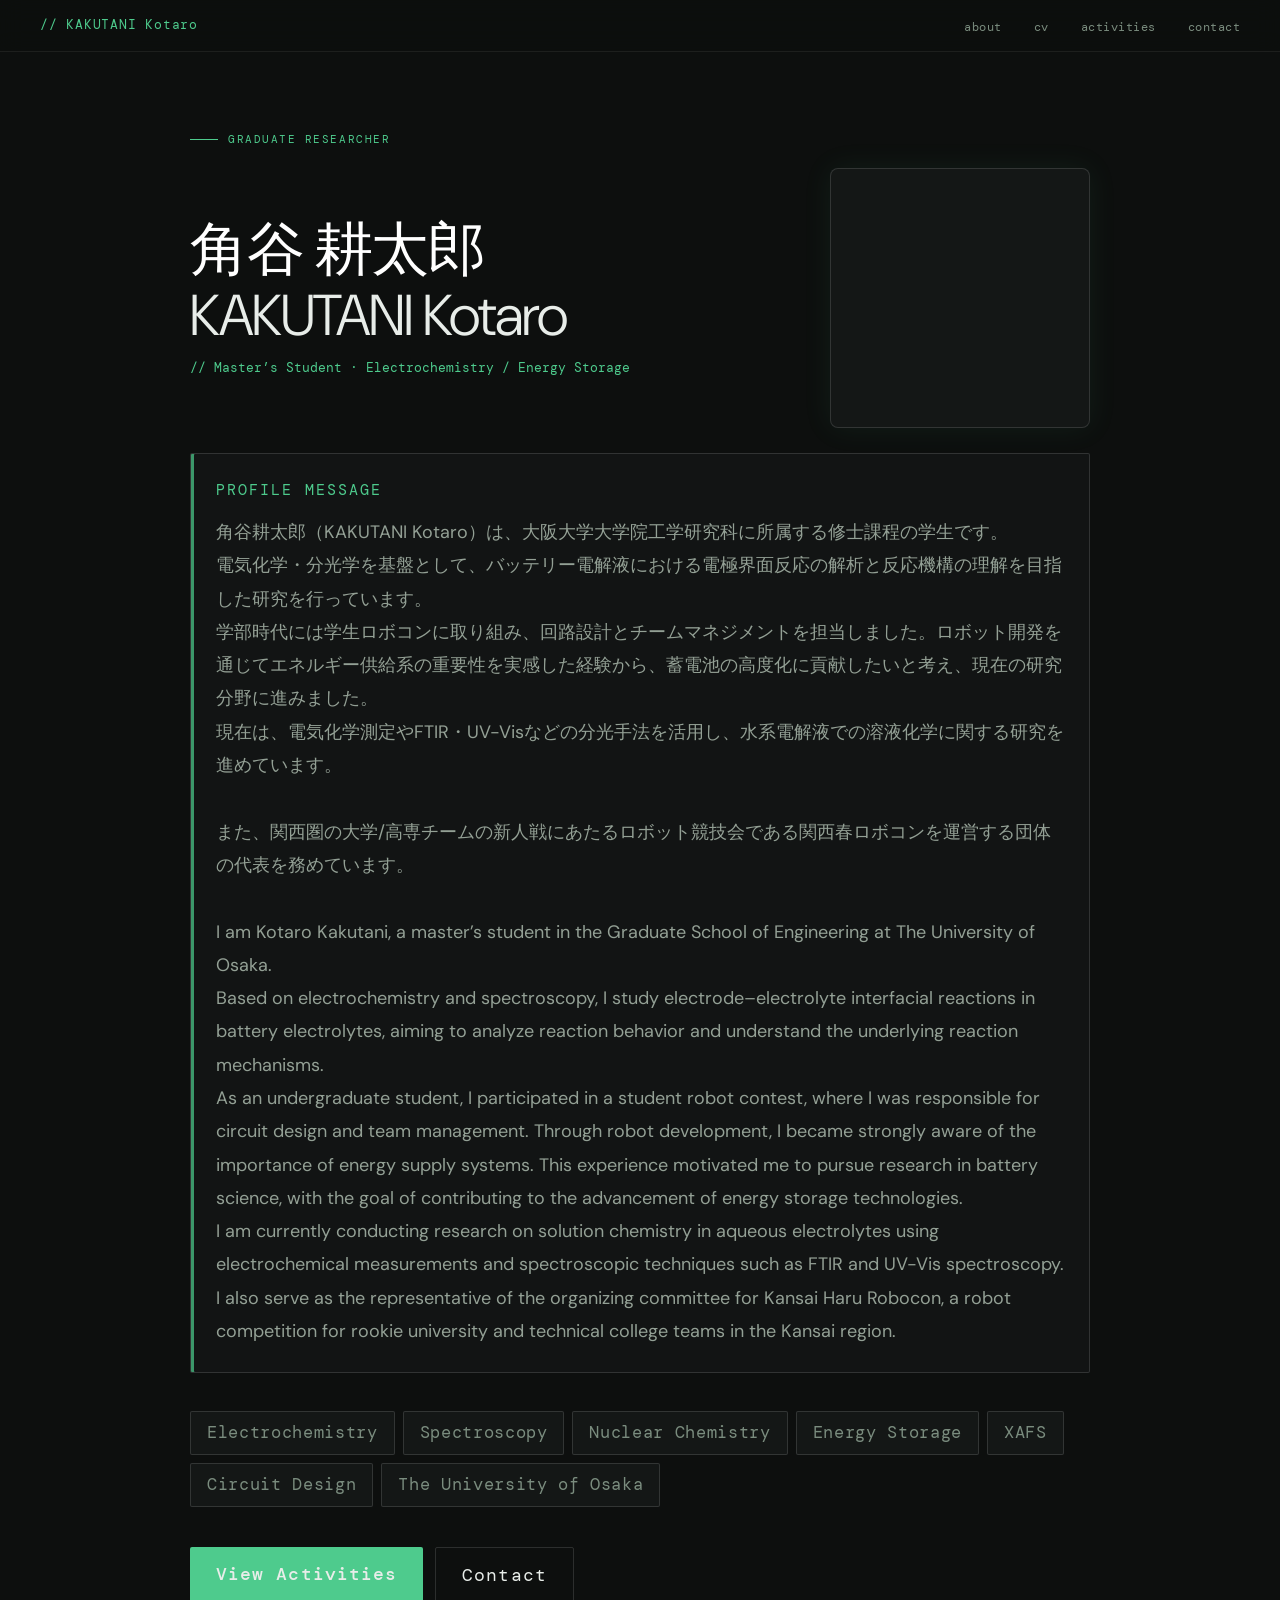
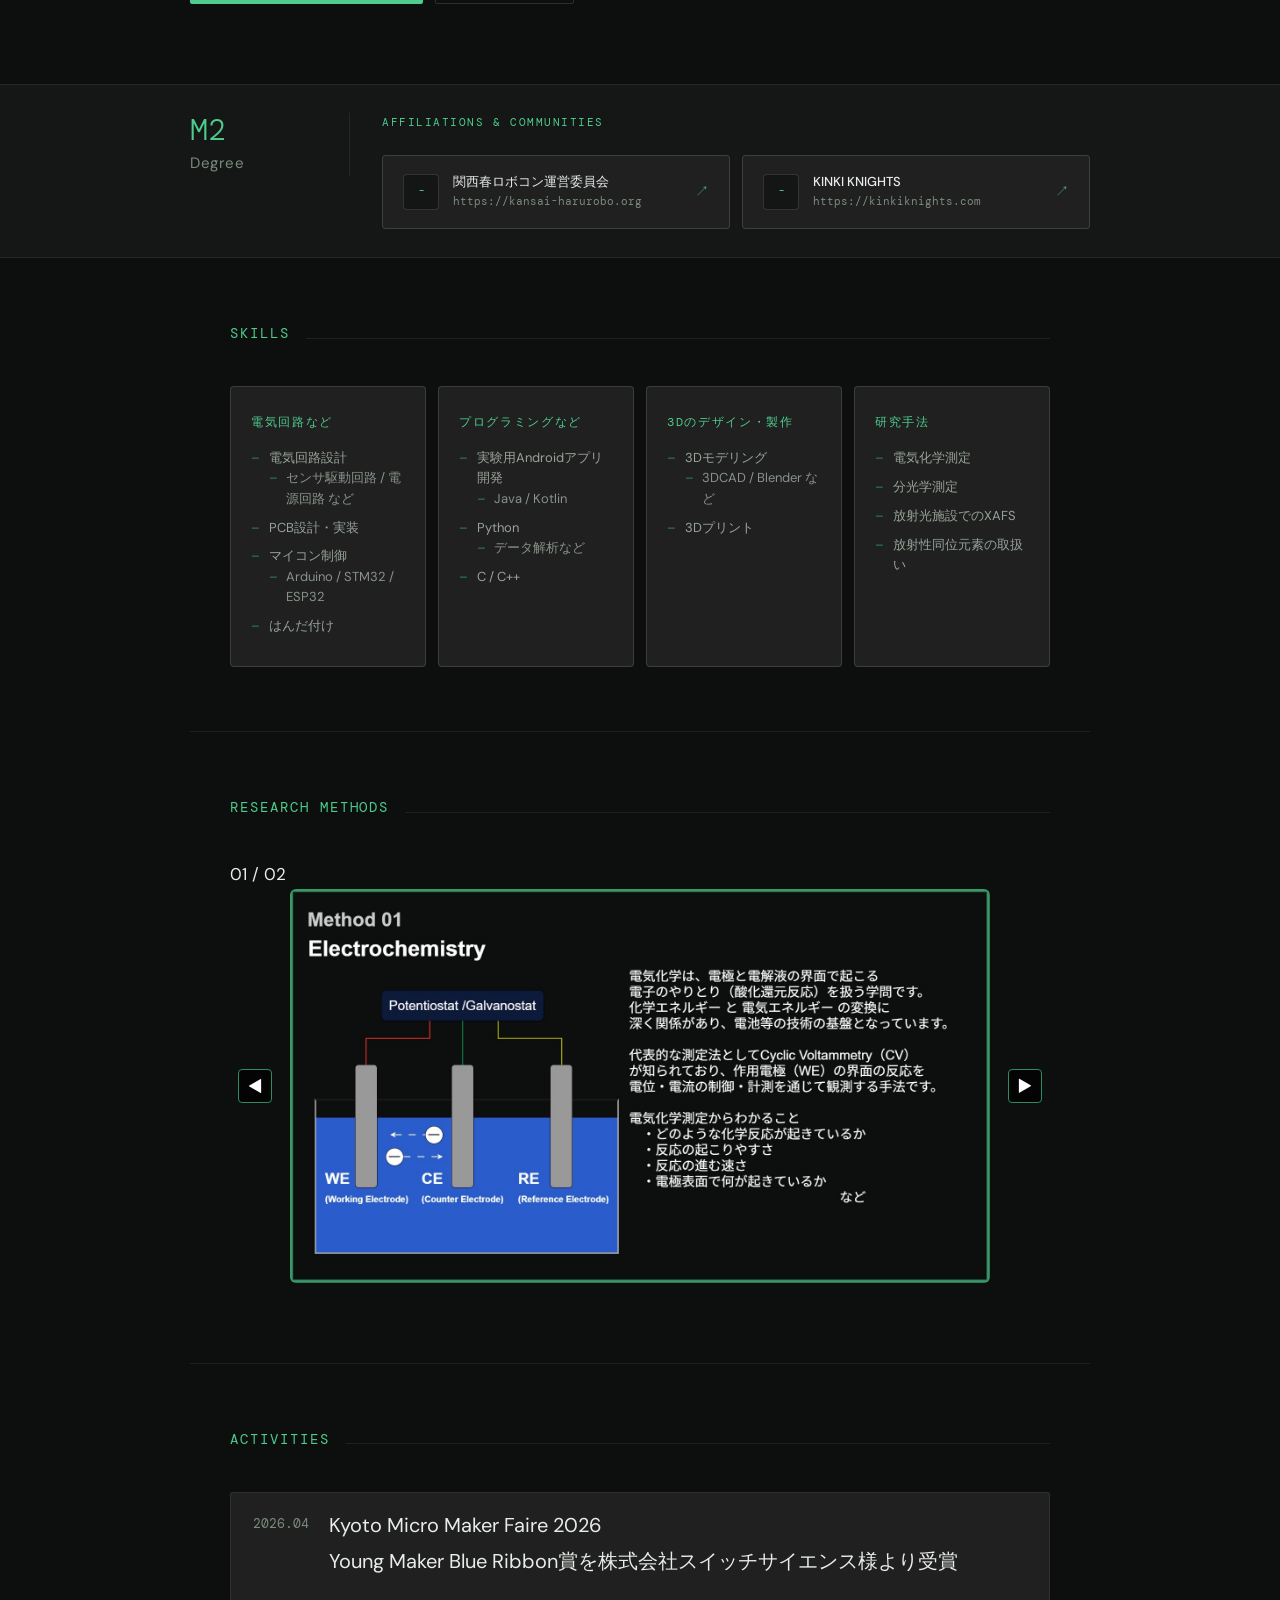
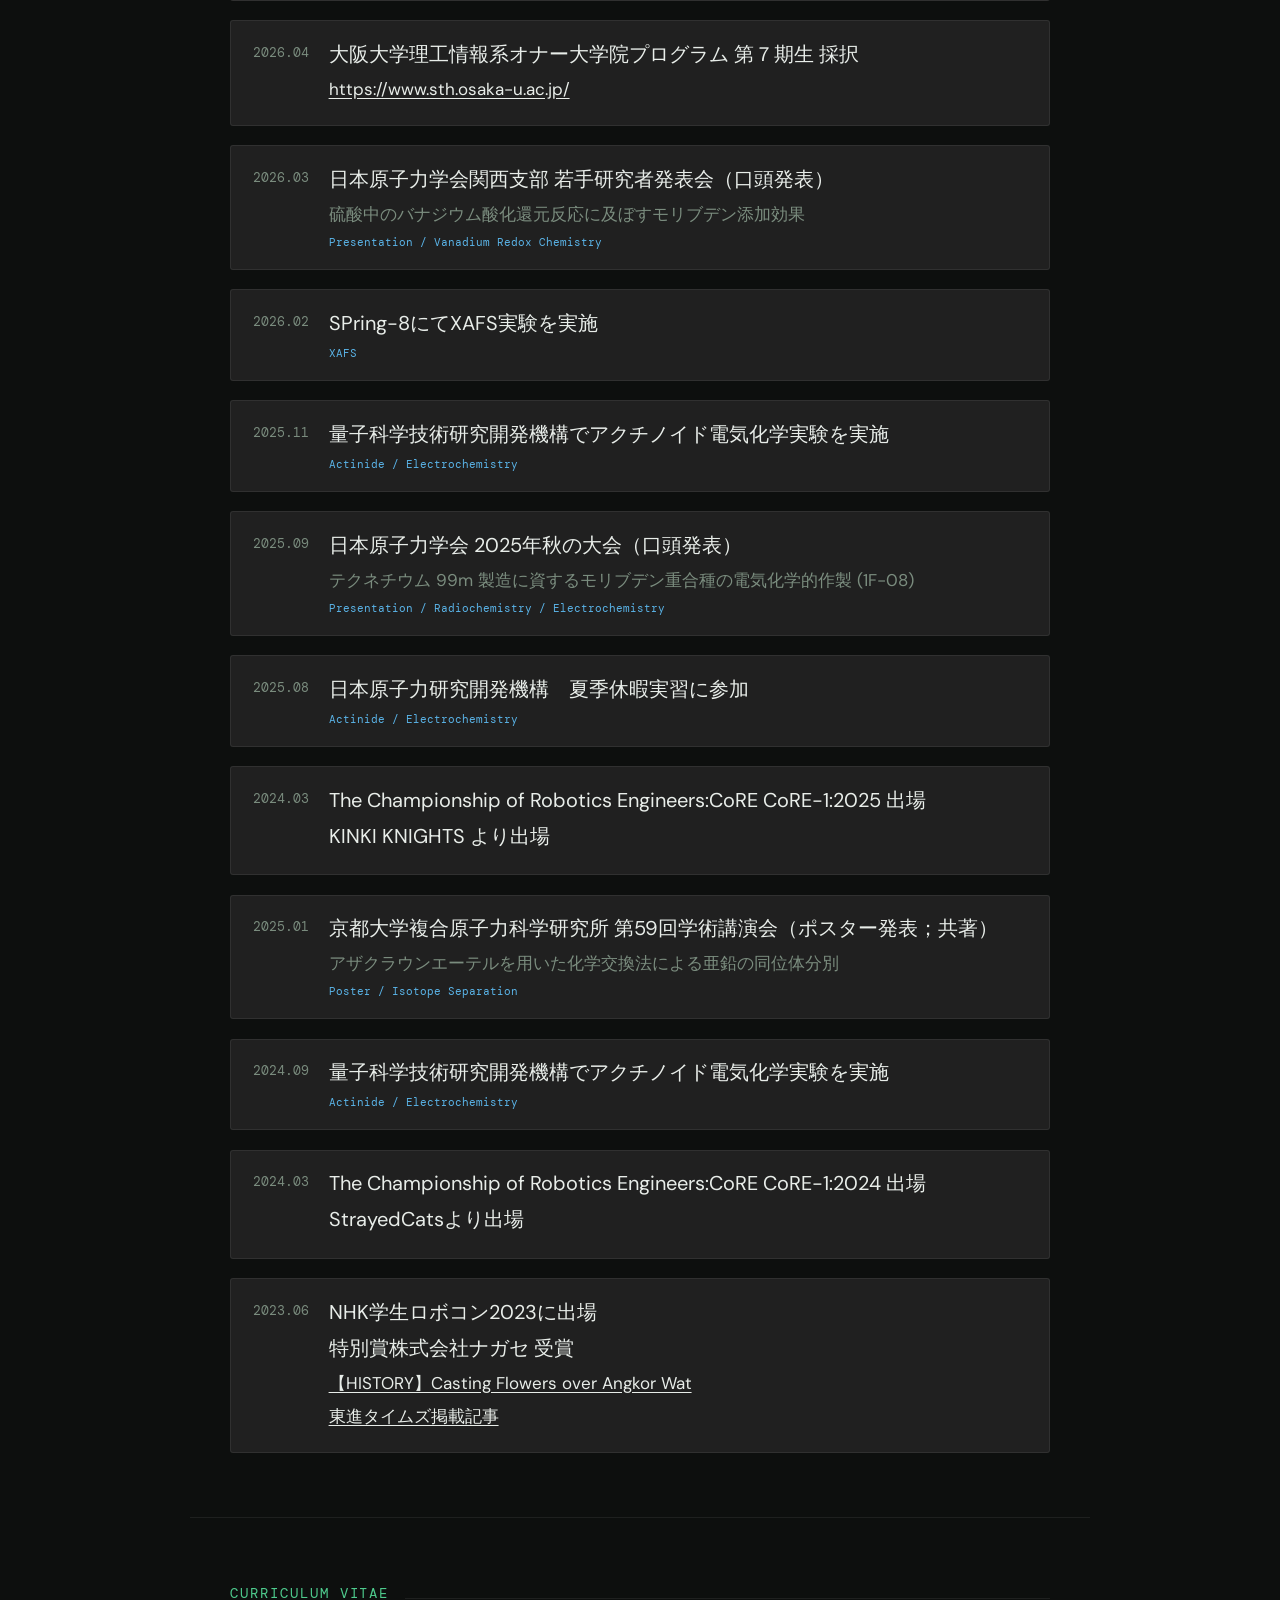
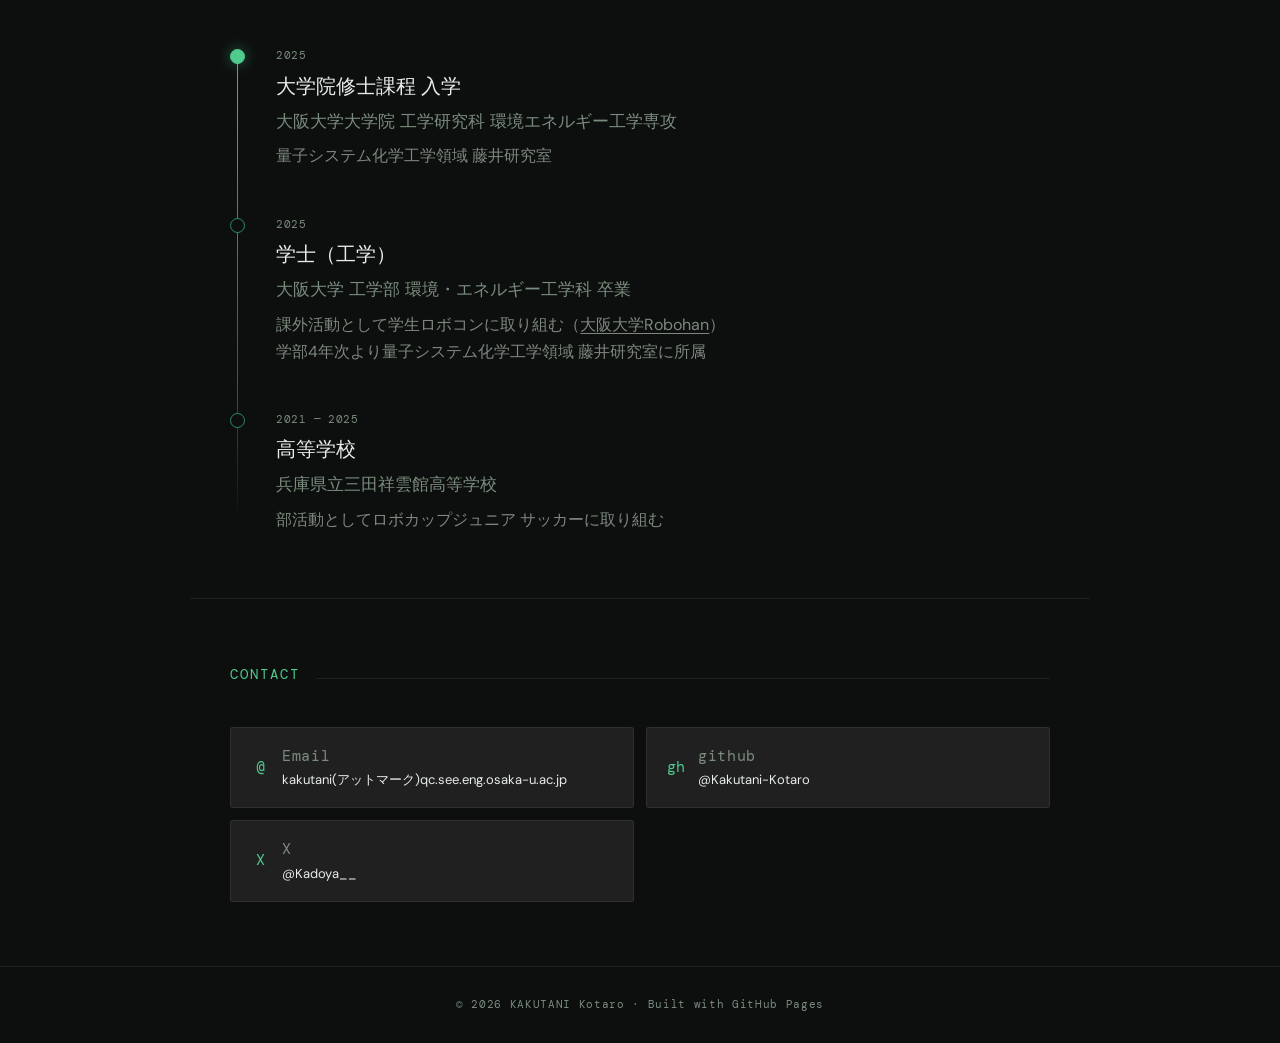
==== commit c9958a82: "Update index.html" ====
--- a/index.html
+++ b/index.html
@@ -820,11 +820,29 @@
       font-size: 15px;
       padding: 7px 14px;
       border: 1px solid var(--border2);
+      background: #2b2b2b;
     }
 
     .btn {
       font-size: 16.5px;
       padding: 11px 20px;
+      background: #2b2b2b;
+      border: 1px solid var(--border2);
+      color: var(--text);
+    }
+
+    .btn-primary,
+    .btn-ghost {
+      background: #2b2b2b;
+      border-color: rgba(78,203,141,0.28);
+      color: var(--text);
+    }
+
+    .btn-primary:hover,
+    .btn-ghost:hover {
+      background: rgba(78,203,141,0.12);
+      border-color: var(--accent);
+      color: var(--accent);
     }
 
     .stats-bar {
@@ -854,7 +872,7 @@
     .pub-item,
     .contact-item {
       border: 1px solid rgba(78,203,141,0.28);
-      background: #202020;
+      background: #2b2b2b;
       box-shadow: inset 0 0 0 1px rgba(255,255,255,0.025);
     }
 
@@ -1283,7 +1301,7 @@
   </div>
 
   <div class="contact-grid">
-   <div class="contact-item">
+   <a href="" target="_blank" class="contact-item">
     <span class="contact-icon">@</span>
      <div>
         <span class="contact-label">Email</span>
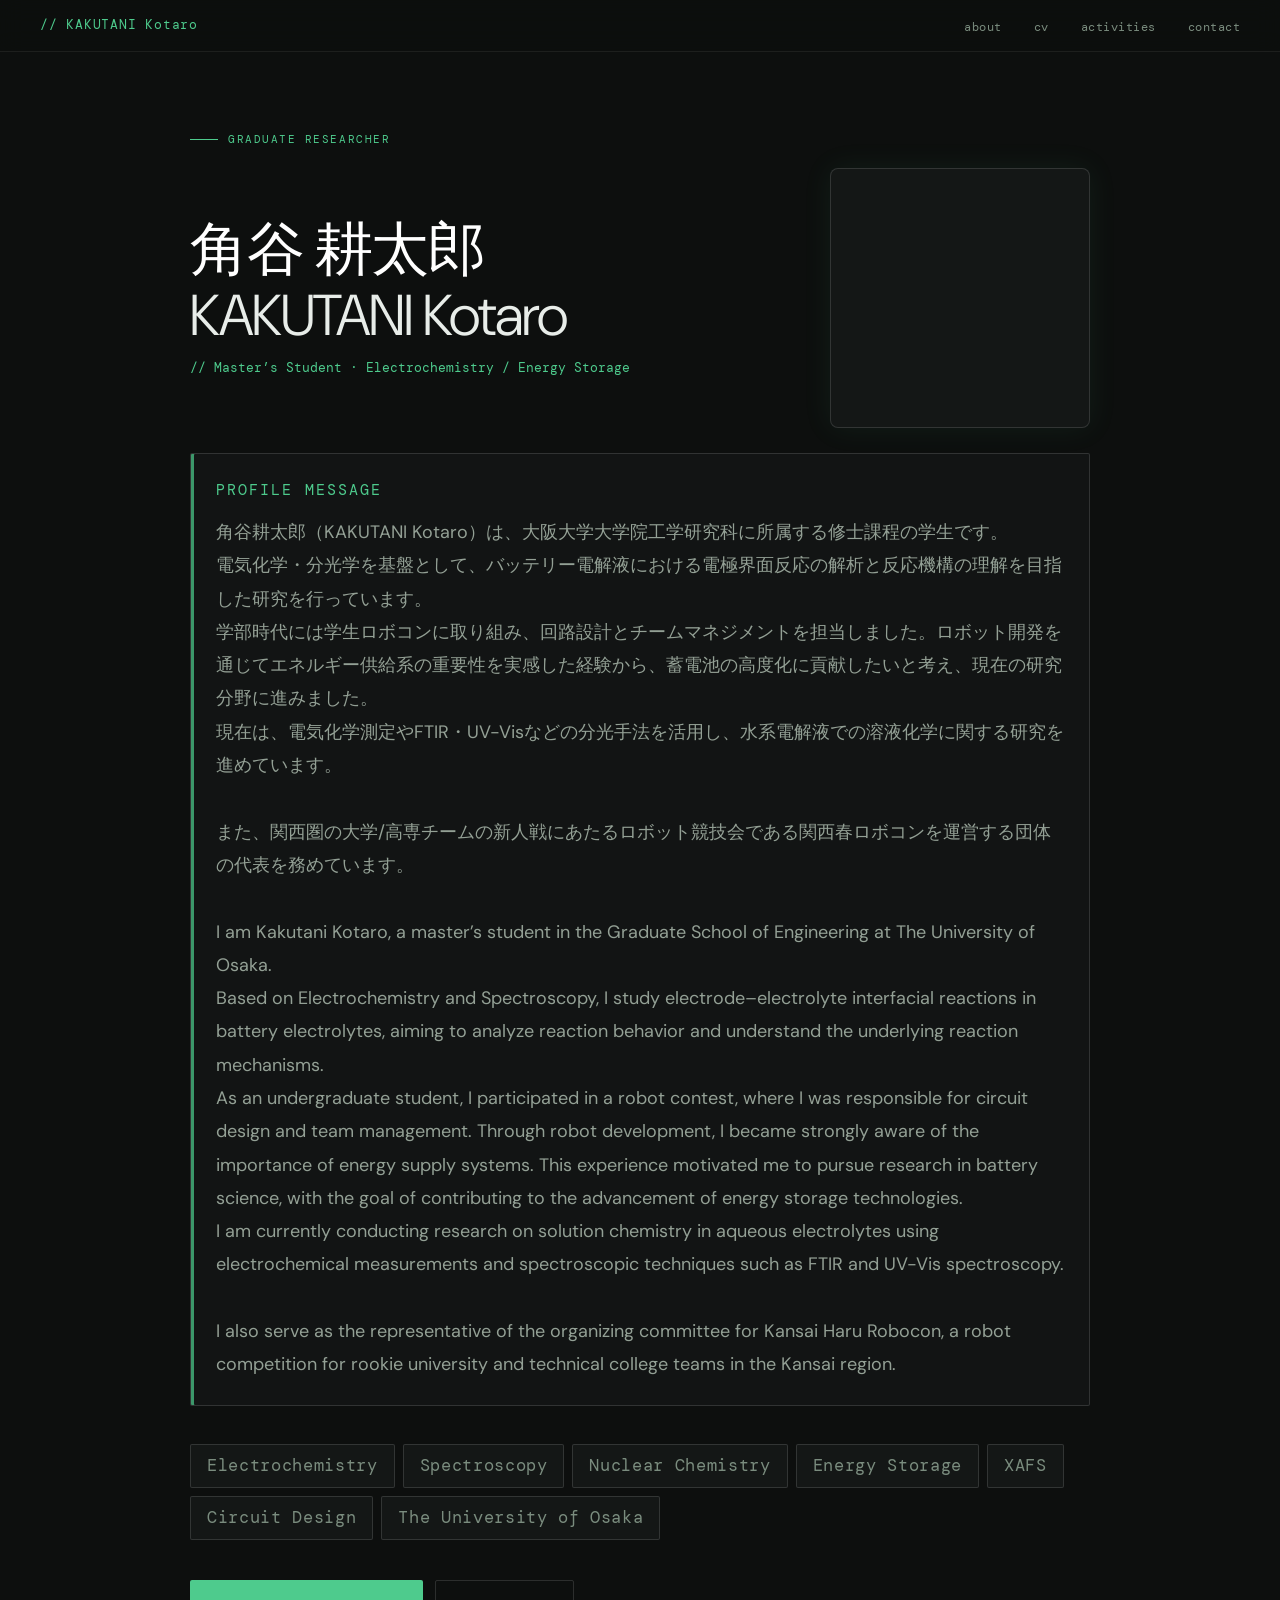
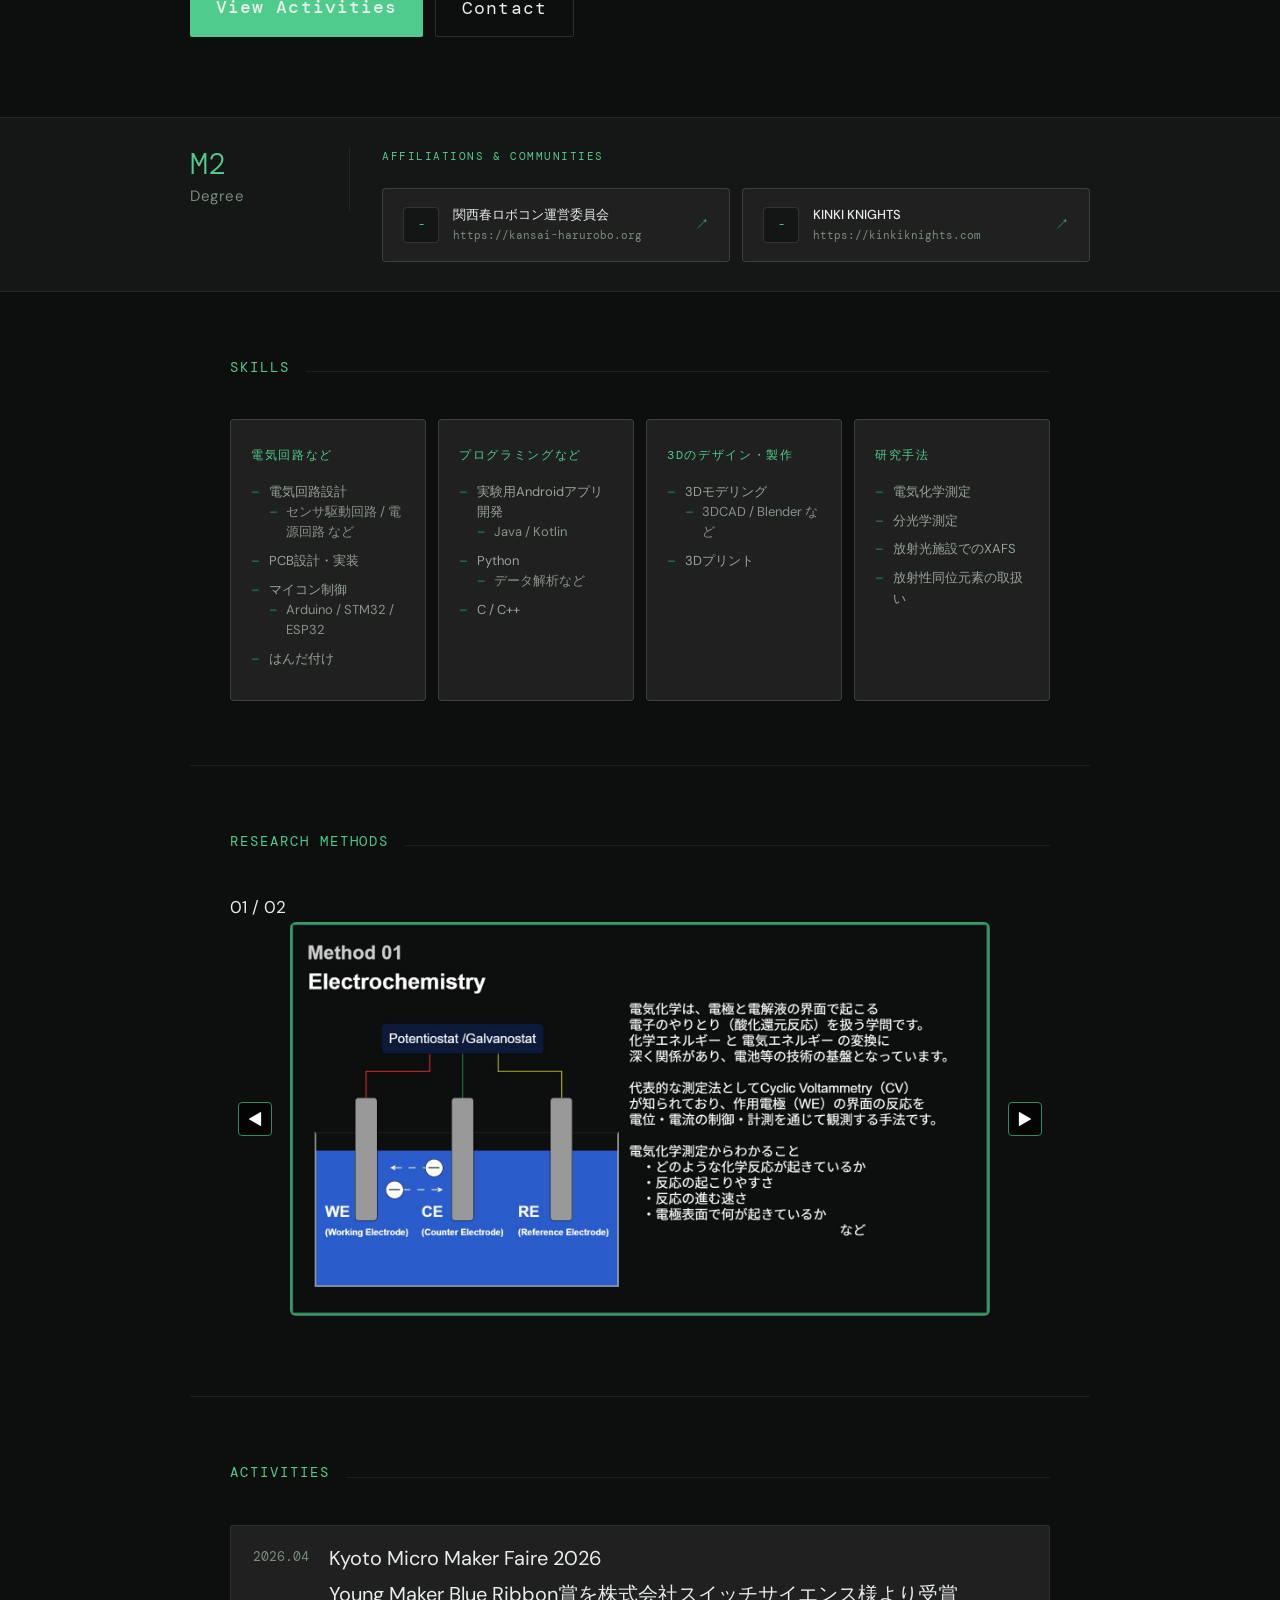
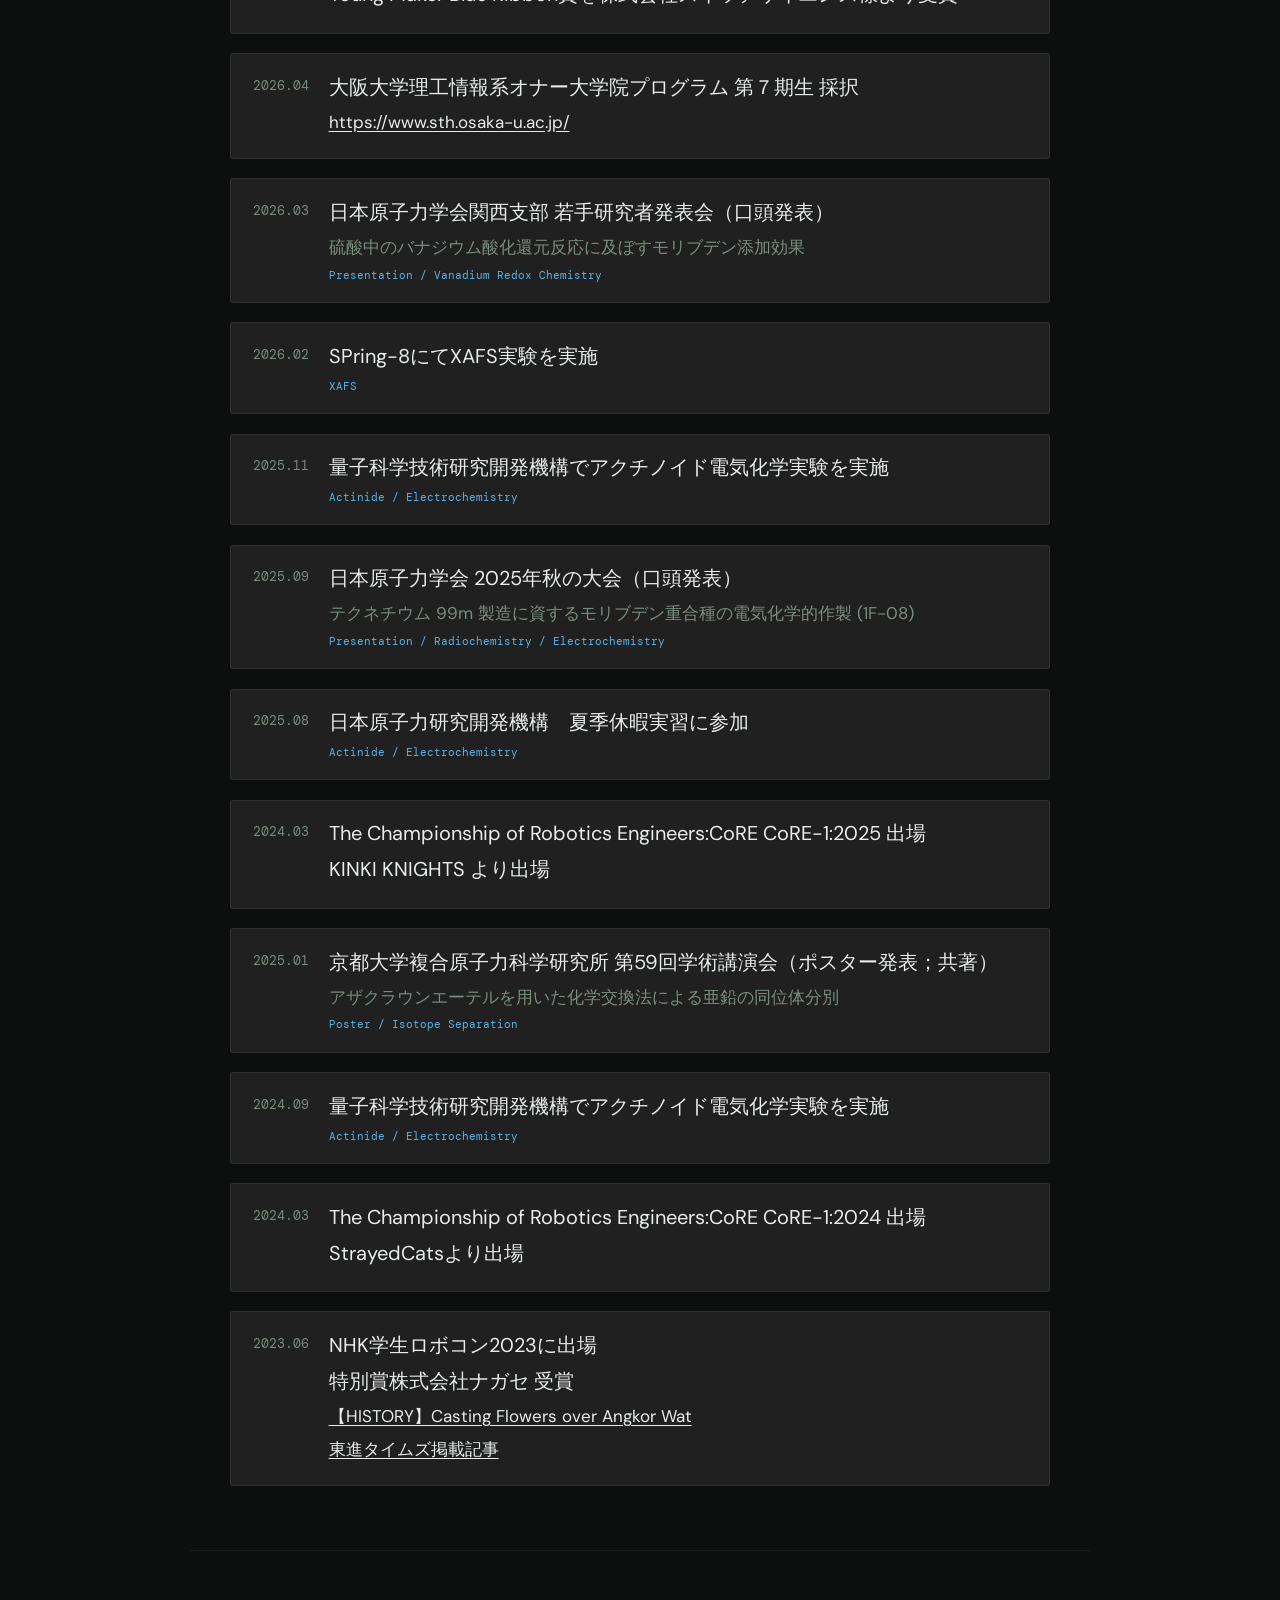
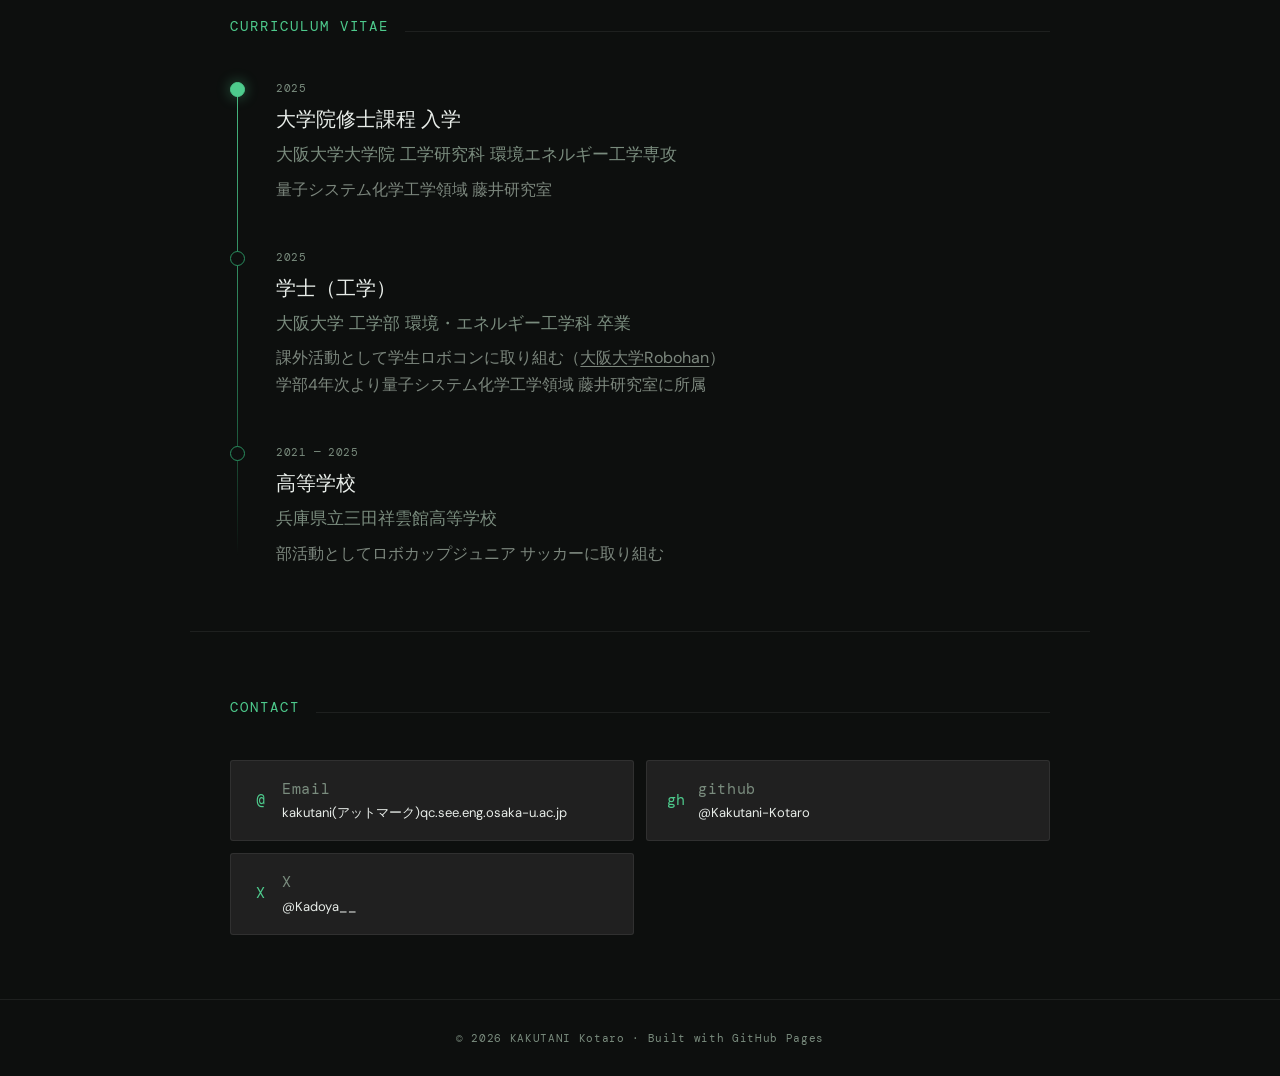
==== commit 0270c6c1: "Update index.html" ====
--- a/index.html
+++ b/index.html
@@ -820,29 +820,11 @@
       font-size: 15px;
       padding: 7px 14px;
       border: 1px solid var(--border2);
-      background: #2b2b2b;
     }
 
     .btn {
       font-size: 16.5px;
       padding: 11px 20px;
-      background: #2b2b2b;
-      border: 1px solid var(--border2);
-      color: var(--text);
-    }
-
-    .btn-primary,
-    .btn-ghost {
-      background: #2b2b2b;
-      border-color: rgba(78,203,141,0.28);
-      color: var(--text);
-    }
-
-    .btn-primary:hover,
-    .btn-ghost:hover {
-      background: rgba(78,203,141,0.12);
-      border-color: var(--accent);
-      color: var(--accent);
     }
 
     .stats-bar {
@@ -872,7 +854,7 @@
     .pub-item,
     .contact-item {
       border: 1px solid rgba(78,203,141,0.28);
-      background: #2b2b2b;
+      background: #202020;
       box-shadow: inset 0 0 0 1px rgba(255,255,255,0.025);
     }
 
@@ -1019,10 +1001,10 @@
      学部時代には学生ロボコンに取り組み、回路設計とチームマネジメントを担当しました。ロボット開発を通じてエネルギー供給系の重要性を実感した経験から、蓄電池の高度化に貢献したいと考え、現在の研究分野に進みました。<br>
      現在は、電気化学測定やFTIR・UV-Visなどの分光手法を活用し、水系電解液での溶液化学に関する研究を進めています。<br><br>
      また、関西圏の大学/高専チームの新人戦にあたるロボット競技会である関西春ロボコンを運営する団体の代表を務めています。<br><br>
-     I am Kotaro Kakutani, a master’s student in the Graduate School of Engineering at The University of Osaka.<br>
-     Based on electrochemistry and spectroscopy, I study electrode–electrolyte interfacial reactions in battery electrolytes, aiming to analyze reaction behavior and understand the underlying reaction mechanisms.<br>
-     As an undergraduate student, I participated in a student robot contest, where I was responsible for circuit design and team management. Through robot development, I became strongly aware of the importance of energy supply systems. This experience motivated me to pursue research in battery science, with the goal of contributing to the advancement of energy storage technologies.<br>
-     I am currently conducting research on solution chemistry in aqueous electrolytes using electrochemical measurements and spectroscopic techniques such as FTIR and UV-Vis spectroscopy.<br>
+     I am Kakutani Kotaro, a master’s student in the Graduate School of Engineering at The University of Osaka.<br>
+     Based on Electrochemistry and Spectroscopy, I study electrode–electrolyte interfacial reactions in battery electrolytes, aiming to analyze reaction behavior and understand the underlying reaction mechanisms.<br>
+     As an undergraduate student, I participated in a robot contest, where I was responsible for circuit design and team management. Through robot development, I became strongly aware of the importance of energy supply systems. This experience motivated me to pursue research in battery science, with the goal of contributing to the advancement of energy storage technologies.<br>
+     I am currently conducting research on solution chemistry in aqueous electrolytes using electrochemical measurements and spectroscopic techniques such as FTIR and UV-Vis spectroscopy.<br><br>
      I also serve as the representative of the organizing committee for Kansai Haru Robocon, a robot competition for rookie university and technical college teams in the Kansai region.<br>
     </p>
   </div>
@@ -1301,7 +1283,7 @@
   </div>
 
   <div class="contact-grid">
-   <a href="" target="_blank" class="contact-item">
+   <a target="_blank" class="contact-item">
     <span class="contact-icon">@</span>
      <div>
         <span class="contact-label">Email</span>
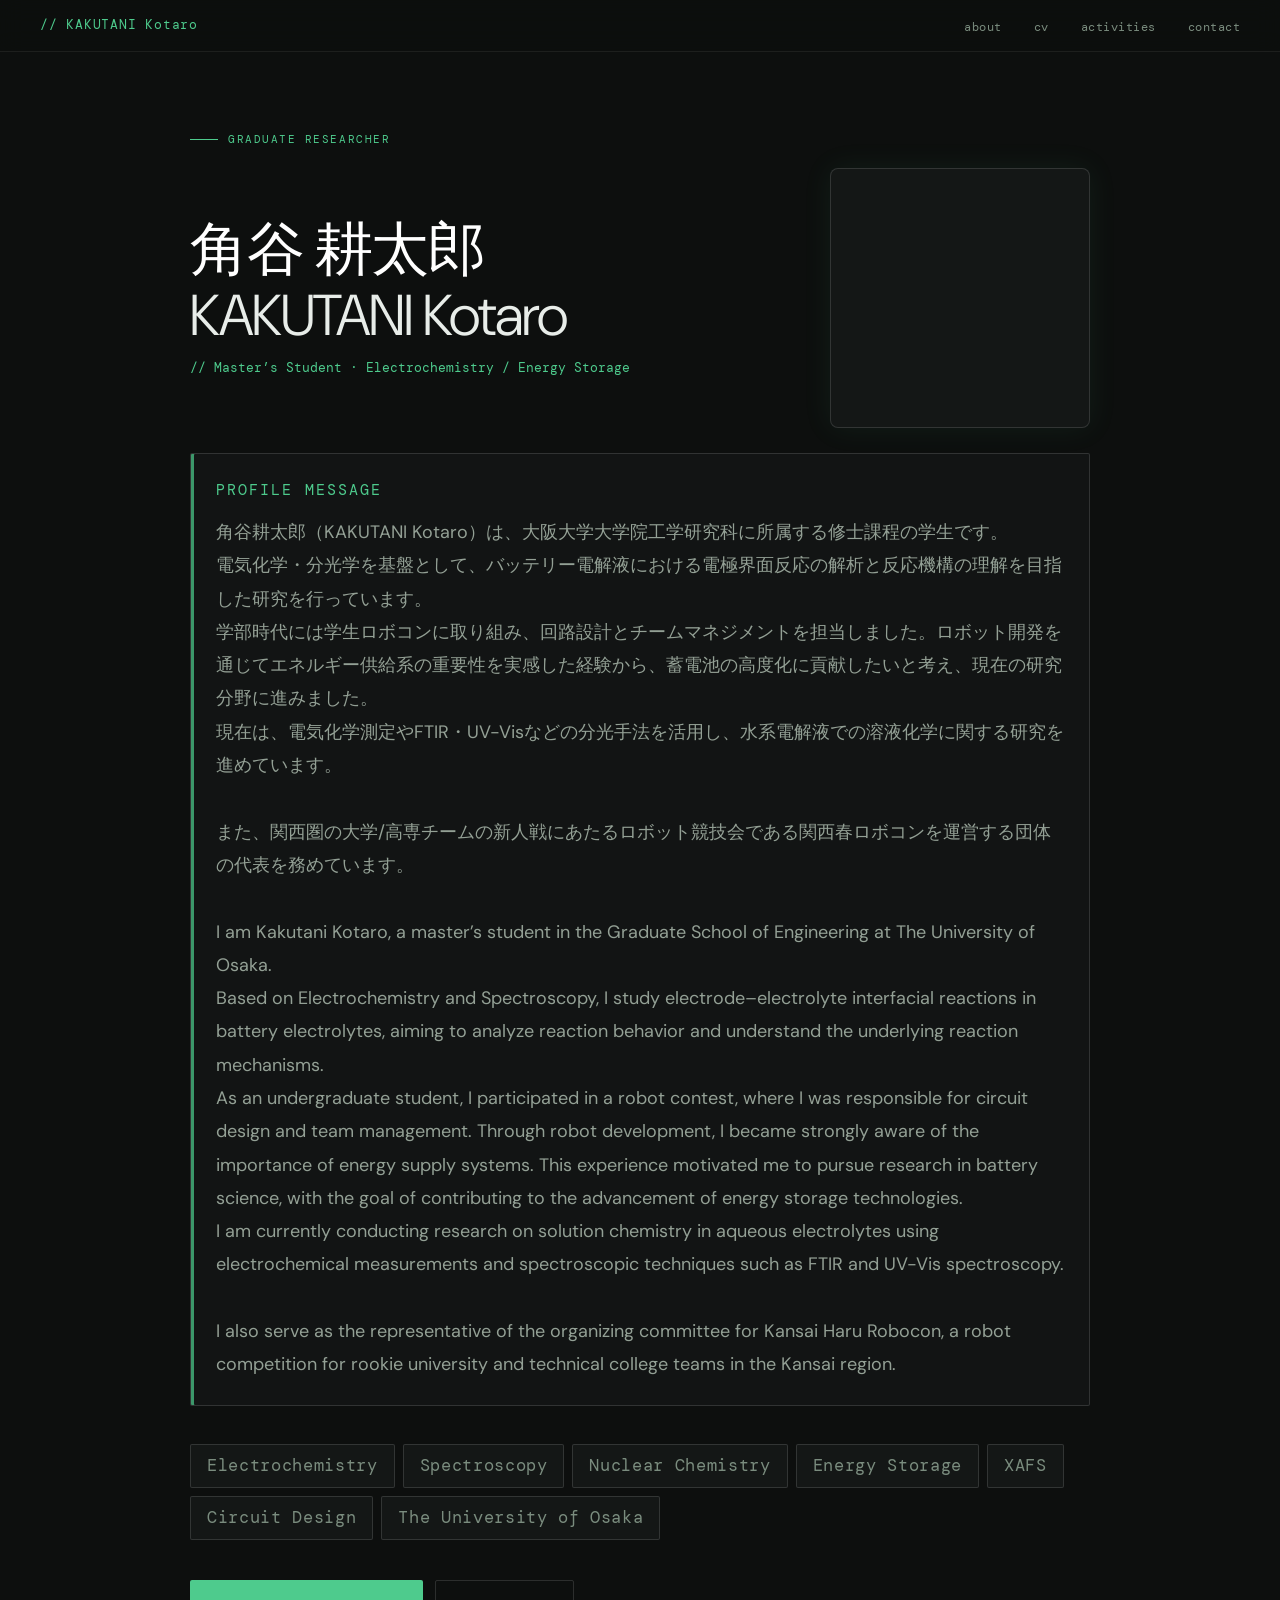
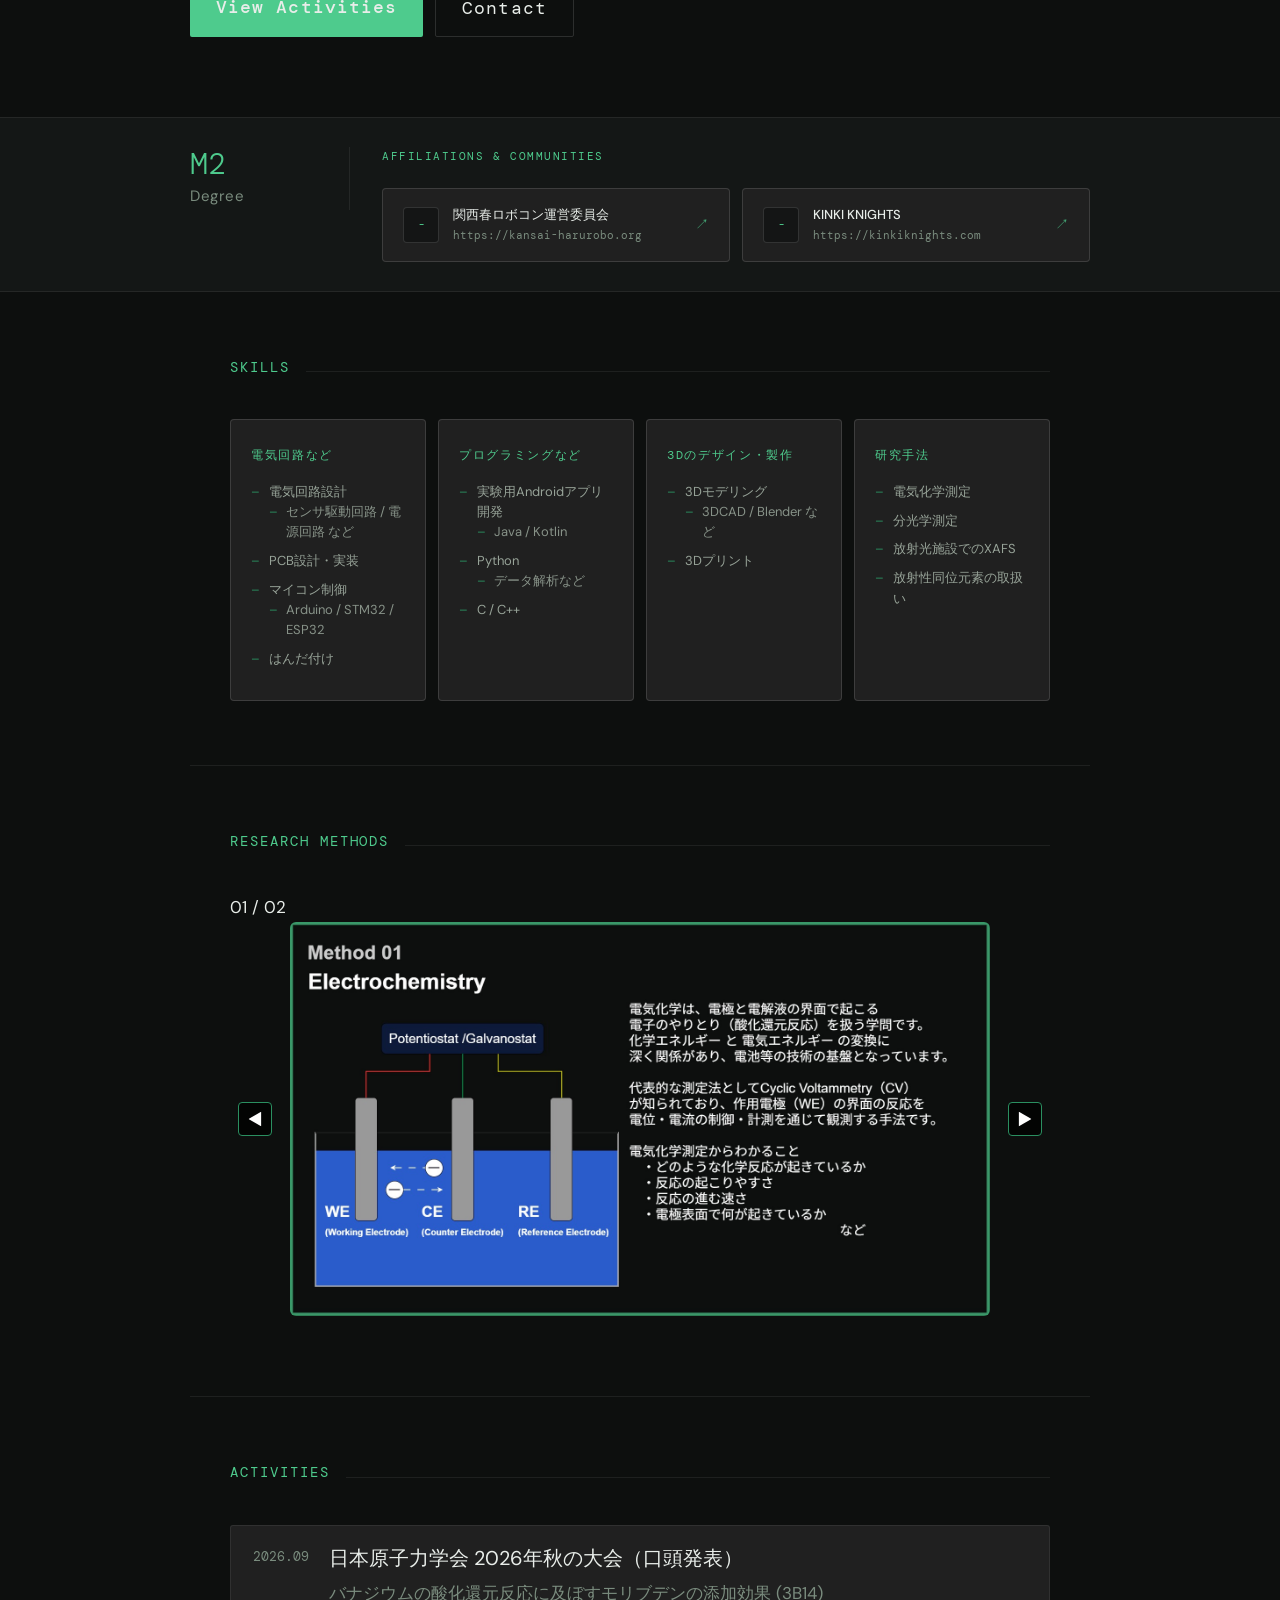
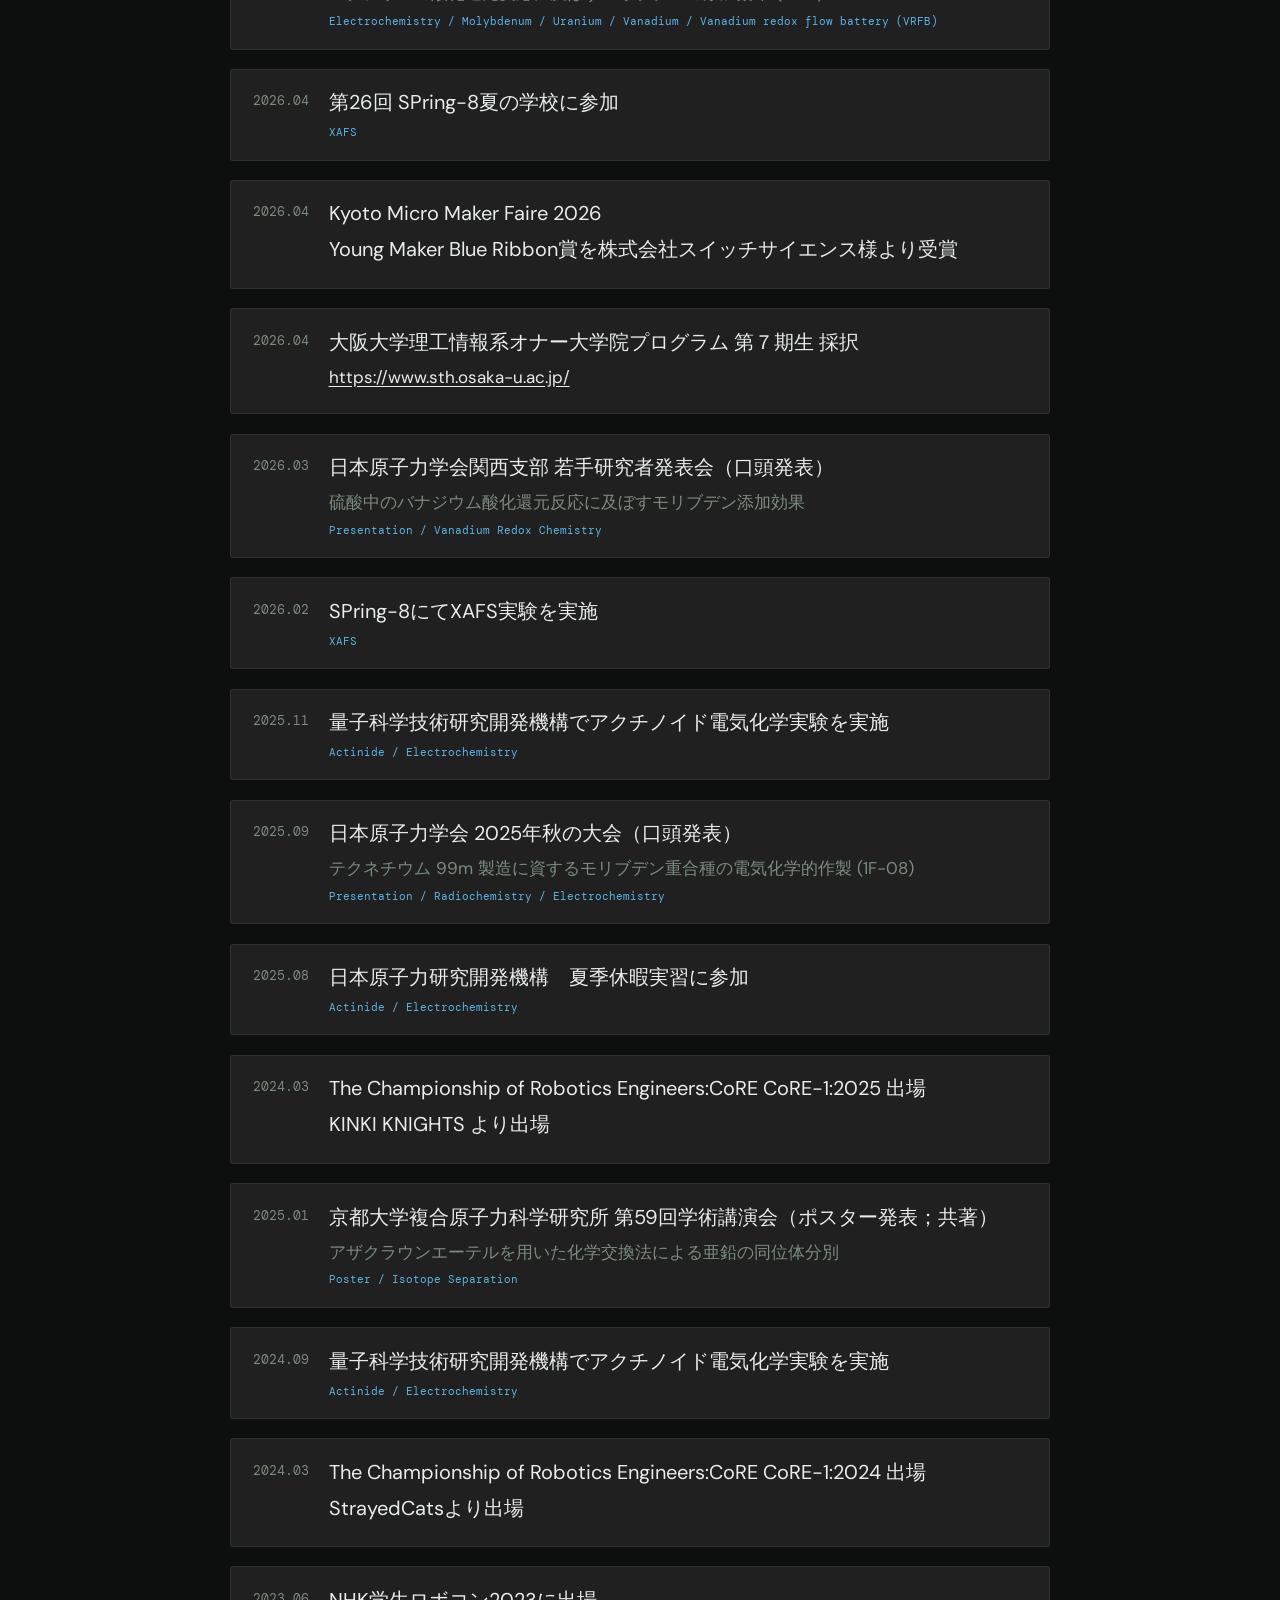
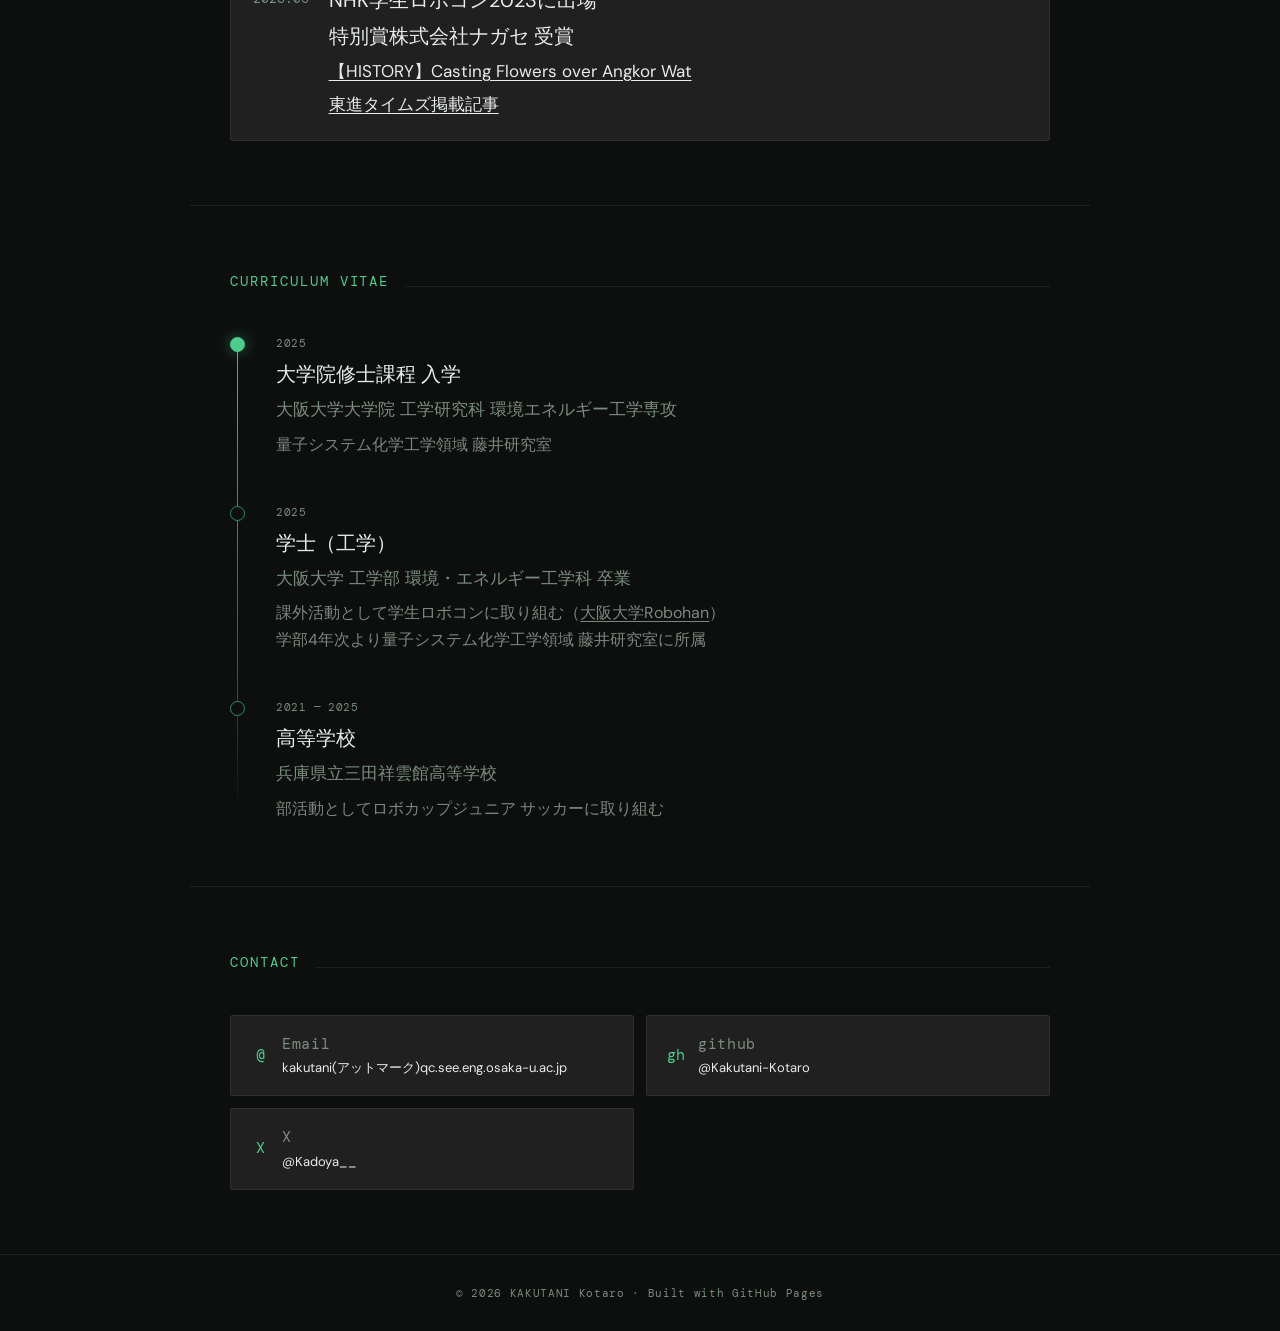
==== commit 46c36e51: "Update index.html" ====
--- a/index.html
+++ b/index.html
@@ -1135,7 +1135,24 @@
   </div>
 
   <div class="pub-list">
-    <div class="pub-item">
+   <div class="pub-item">
+      <span class="pub-num">2026.09</span>
+      <div>
+        <div class="pub-title">日本原子力学会 2026年秋の大会（口頭発表）</div>
+        <div class="pub-authors">バナジウムの酸化還元反応に及ぼすモリブデンの添加効果 (3B14)</div>
+        <div class="pub-journal">Electrochemistry / Molybdenum / Uranium / Vanadium / Vanadium redox flow battery (VRFB) </div>
+      </div>
+    </div>
+   
+   <div class="pub-item">
+      <span class="pub-num">2026.04</span>
+      <div>
+        <div class="pub-title">第26回 SPring-8夏の学校に参加</div>
+        <div class="pub-journal">XAFS</div>
+      </div>
+    </div> 
+   
+   <div class="pub-item">
       <span class="pub-num">2026.04</span>
       <div>
         <div class="pub-title">Kyoto Micro Maker Faire 2026</div>
@@ -1291,7 +1308,7 @@
       </div>
     </a>
 
-    <a href="https://github.com" target="_blank" class="contact-item">
+    <a href="https://github.com/Kakutani-Kotaro" target="_blank" class="contact-item">
       <span class="contact-icon">gh</span>
       <div>
         <span class="contact-label">github</span>
